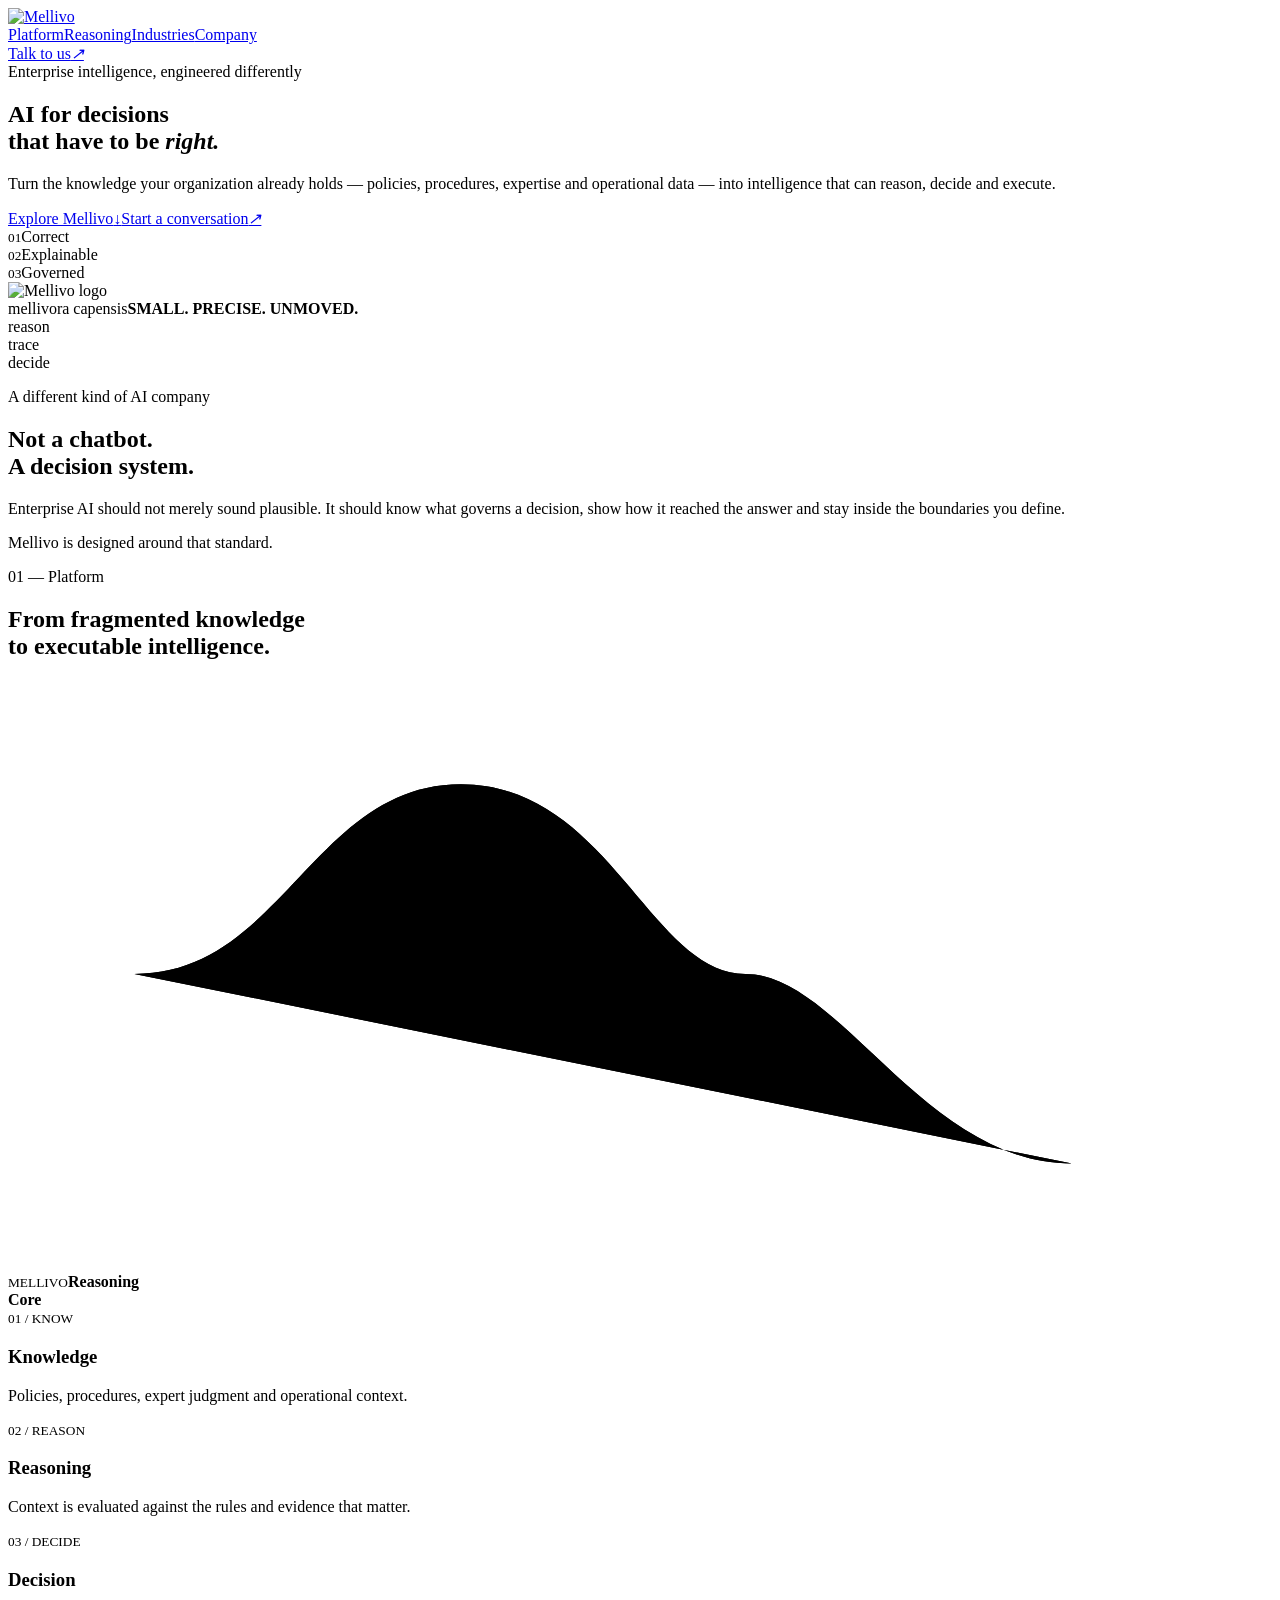
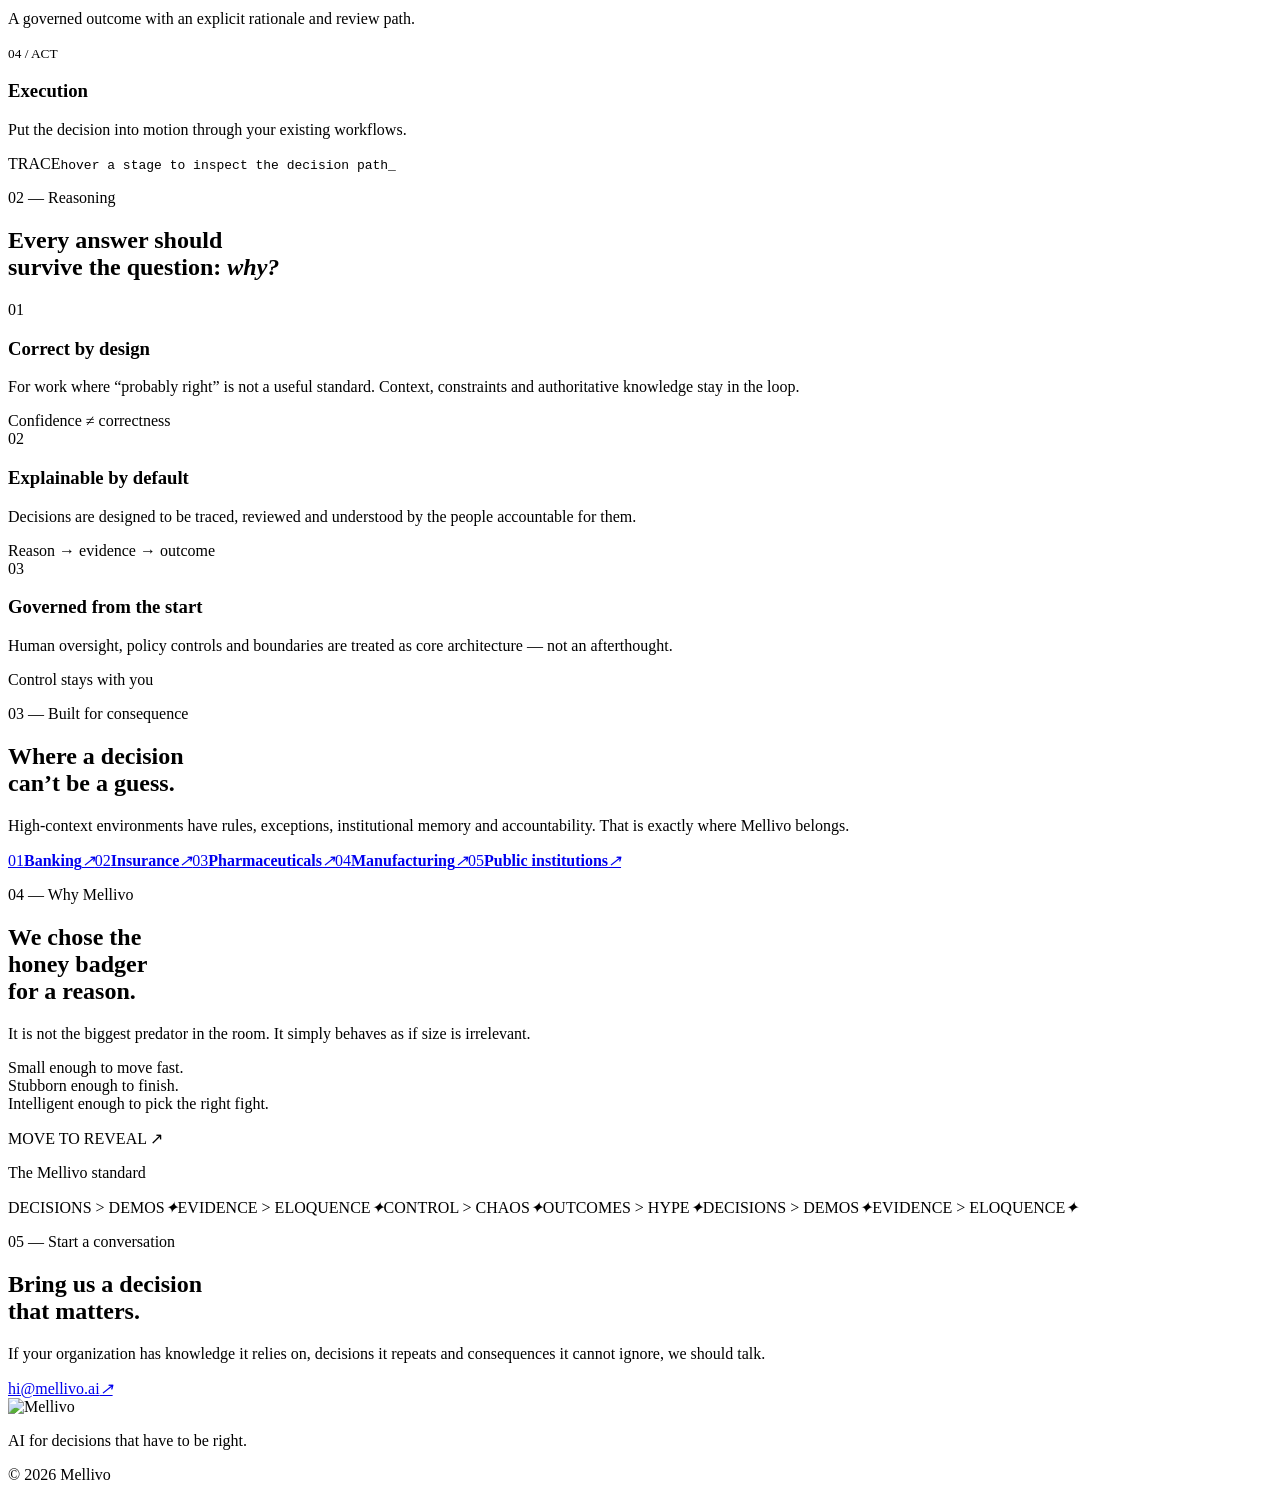
==== index.html @ ff44dbd9 "Add Mellivo preview homepage" ====
<!doctype html>
<html lang="en">
<head>
  <meta charset="utf-8" />
  <meta name="viewport" content="width=device-width,initial-scale=1" />
  <meta name="theme-color" content="#070807" />
  <title>Mellivo — AI for decisions that have to be right.</title>
  <meta name="description" content="Mellivo turns organizational knowledge into governed, explainable intelligence for decisions that have to be right." />
  <link rel="preconnect" href="https://fonts.googleapis.com" />
  <link rel="preconnect" href="https://fonts.gstatic.com" crossorigin />
  <link href="https://fonts.googleapis.com/css2?family=DM+Mono:wght@300;400;500&family=Manrope:wght@300;400;500;600&display=swap" rel="stylesheet" />
  <link rel="stylesheet" href="styles.css" />
</head>
<body>
  <div class="grain" aria-hidden="true"></div>
  <div class="cursor-glow" aria-hidden="true"></div>

  <header class="site-header">
    <a class="header-logo" href="#top" aria-label="Mellivo home"><img src="assets/logo-white.png" alt="Mellivo" /></a>
    <nav class="nav-links" aria-label="Primary navigation"><a href="#platform">Platform</a><a href="#reasoning">Reasoning</a><a href="#industries">Industries</a><a href="#company">Company</a></nav>
    <a class="micro-cta magnetic" href="mailto:hi@mellivo.ai"><span>Talk to us</span><i>↗</i></a>
  </header>

  <main id="top">
    <section class="hero section-shell">
      <div class="hero-copy reveal">
        <div class="eyebrow"><span class="dot"></span> Enterprise intelligence, engineered differently</div>
        <h1>AI for decisions<br />that have to be <em>right.</em></h1>
        <p class="hero-sub">Turn the knowledge your organization already holds — policies, procedures, expertise and operational data — into intelligence that can reason, decide and execute.</p>
        <div class="hero-actions"><a class="btn btn-light magnetic" href="#platform"><span>Explore Mellivo</span><i>↓</i></a><a class="btn btn-ghost magnetic" href="mailto:hi@mellivo.ai"><span>Start a conversation</span><i>↗</i></a></div>
        <div class="hero-proof"><div><small>01</small><span>Correct</span></div><div><small>02</small><span>Explainable</span></div><div><small>03</small><span>Governed</span></div></div>
      </div>

      <div class="hero-visual reveal" id="brandField" aria-label="Interactive Mellivo brand mark">
        <div class="field-grid"></div><div class="orbit orbit-a"></div><div class="orbit orbit-b"></div><div class="orbit orbit-c"></div><div class="brand-halo"></div>
        <div class="brand-card" id="brandCard"><img src="assets/logo-white.png" alt="Mellivo logo" /><div class="brand-caption"><span>mellivora capensis</span><b>SMALL. PRECISE. UNMOVED.</b></div></div>
        <div class="field-note note-a">reason</div><div class="field-note note-b">trace</div><div class="field-note note-c">decide</div>
      </div>
    </section>

    <section class="statement section-shell reveal"><p class="overline">A different kind of AI company</p><div class="statement-grid"><h2>Not a chatbot.<br />A decision system.</h2><div><p>Enterprise AI should not merely sound plausible. It should know what governs a decision, show how it reached the answer and stay inside the boundaries you define.</p><p class="muted">Mellivo is designed around that standard.</p></div></div></section>

    <section class="platform section-shell" id="platform">
      <div class="section-heading reveal"><p class="overline">01 — Platform</p><h2>From fragmented knowledge<br />to executable intelligence.</h2></div>
      <div class="decision-stage reveal" id="decisionStage">
        <svg class="trace-lines" viewBox="0 0 1200 560" preserveAspectRatio="none" aria-hidden="true"><path class="trace-base" d="M120 280 C260 280 290 100 430 100 S610 280 700 280 S870 460 1010 460" /><path class="trace-live" id="traceLive" d="M120 280 C260 280 290 100 430 100 S610 280 700 280 S870 460 1010 460" /></svg>
        <div class="decision-core"><span class="core-ring ring-1"></span><span class="core-ring ring-2"></span><span class="core-ring ring-3"></span><div><small>MELLIVO</small><b>Reasoning<br />Core</b></div></div>
        <article class="decision-node node-knowledge" data-step="1"><small>01 / KNOW</small><h3>Knowledge</h3><p>Policies, procedures, expert judgment and operational context.</p><span class="node-pulse"></span></article>
        <article class="decision-node node-reason" data-step="2"><small>02 / REASON</small><h3>Reasoning</h3><p>Context is evaluated against the rules and evidence that matter.</p><span class="node-pulse"></span></article>
        <article class="decision-node node-decide" data-step="3"><small>03 / DECIDE</small><h3>Decision</h3><p>A governed outcome with an explicit rationale and review path.</p><span class="node-pulse"></span></article>
        <article class="decision-node node-act" data-step="4"><small>04 / ACT</small><h3>Execution</h3><p>Put the decision into motion through your existing workflows.</p><span class="node-pulse"></span></article>
        <div class="trace-console" id="traceConsole"><span>TRACE</span><code>hover a stage to inspect the decision path_</code></div>
      </div>
    </section>

    <section class="reasoning section-shell" id="reasoning"><div class="section-heading reveal"><p class="overline">02 — Reasoning</p><h2>Every answer should<br />survive the question: <em>why?</em></h2></div><div class="feature-grid"><article class="feature-card reveal tilt-card"><span>01</span><h3>Correct by design</h3><p>For work where “probably right” is not a useful standard. Context, constraints and authoritative knowledge stay in the loop.</p><footer>Confidence ≠ correctness</footer></article><article class="feature-card reveal tilt-card"><span>02</span><h3>Explainable by default</h3><p>Decisions are designed to be traced, reviewed and understood by the people accountable for them.</p><footer>Reason → evidence → outcome</footer></article><article class="feature-card reveal tilt-card"><span>03</span><h3>Governed from the start</h3><p>Human oversight, policy controls and boundaries are treated as core architecture — not an afterthought.</p><footer>Control stays with you</footer></article></div></section>

    <section class="industries section-shell" id="industries"><div class="industry-copy reveal"><p class="overline">03 — Built for consequence</p><h2>Where a decision<br />can’t be a guess.</h2><p>High-context environments have rules, exceptions, institutional memory and accountability. That is exactly where Mellivo belongs.</p></div><div class="industry-list reveal"><a href="mailto:hi@mellivo.ai?subject=Mellivo%20for%20Banking"><span>01</span><b>Banking</b><i>↗</i></a><a href="mailto:hi@mellivo.ai?subject=Mellivo%20for%20Insurance"><span>02</span><b>Insurance</b><i>↗</i></a><a href="mailto:hi@mellivo.ai?subject=Mellivo%20for%20Pharmaceuticals"><span>03</span><b>Pharmaceuticals</b><i>↗</i></a><a href="mailto:hi@mellivo.ai?subject=Mellivo%20for%20Manufacturing"><span>04</span><b>Manufacturing</b><i>↗</i></a><a href="mailto:hi@mellivo.ai?subject=Mellivo%20for%20Public%20Institutions"><span>05</span><b>Public institutions</b><i>↗</i></a></div></section>

    <section class="badger-section" id="company"><div class="badger-stage" id="badgerStage"><div class="badger-line" aria-hidden="true"></div><div class="badger-real" aria-hidden="true"></div><div class="reveal-lens" aria-hidden="true"></div><div class="badger-copy section-shell"><p class="overline">04 — Why Mellivo</p><h2>We chose the<br />honey badger<br />for a reason.</h2><p>It is not the biggest predator in the room. It simply behaves as if size is irrelevant.</p><p class="badger-manifesto">Small enough to move fast.<br />Stubborn enough to finish.<br />Intelligent enough to pick the right fight.</p></div><div class="hover-hint">MOVE TO REVEAL <span>↗</span></div></div></section>

    <section class="principles section-shell"><p class="overline reveal">The Mellivo standard</p><div class="principle-marquee reveal" aria-label="Mellivo principles"><div class="marquee-track"><span>DECISIONS &gt; DEMOS</span><i>✦</i><span>EVIDENCE &gt; ELOQUENCE</span><i>✦</i><span>CONTROL &gt; CHAOS</span><i>✦</i><span>OUTCOMES &gt; HYPE</span><i>✦</i><span>DECISIONS &gt; DEMOS</span><i>✦</i><span>EVIDENCE &gt; ELOQUENCE</span><i>✦</i></div></div></section>

    <section class="contact section-shell reveal"><div><p class="overline">05 — Start a conversation</p><h2>Bring us a decision<br />that matters.</h2></div><div class="contact-panel"><p>If your organization has knowledge it relies on, decisions it repeats and consequences it cannot ignore, we should talk.</p><a href="mailto:hi@mellivo.ai" class="email-link magnetic"><span>hi@mellivo.ai</span><i>↗</i></a></div></section>
  </main>

  <footer class="site-footer section-shell"><img src="assets/logo-white.png" alt="Mellivo" /><p>AI for decisions that have to be right.</p><span>© 2026 Mellivo</span></footer>
  <script src="app.js"></script>
</body>
</html>
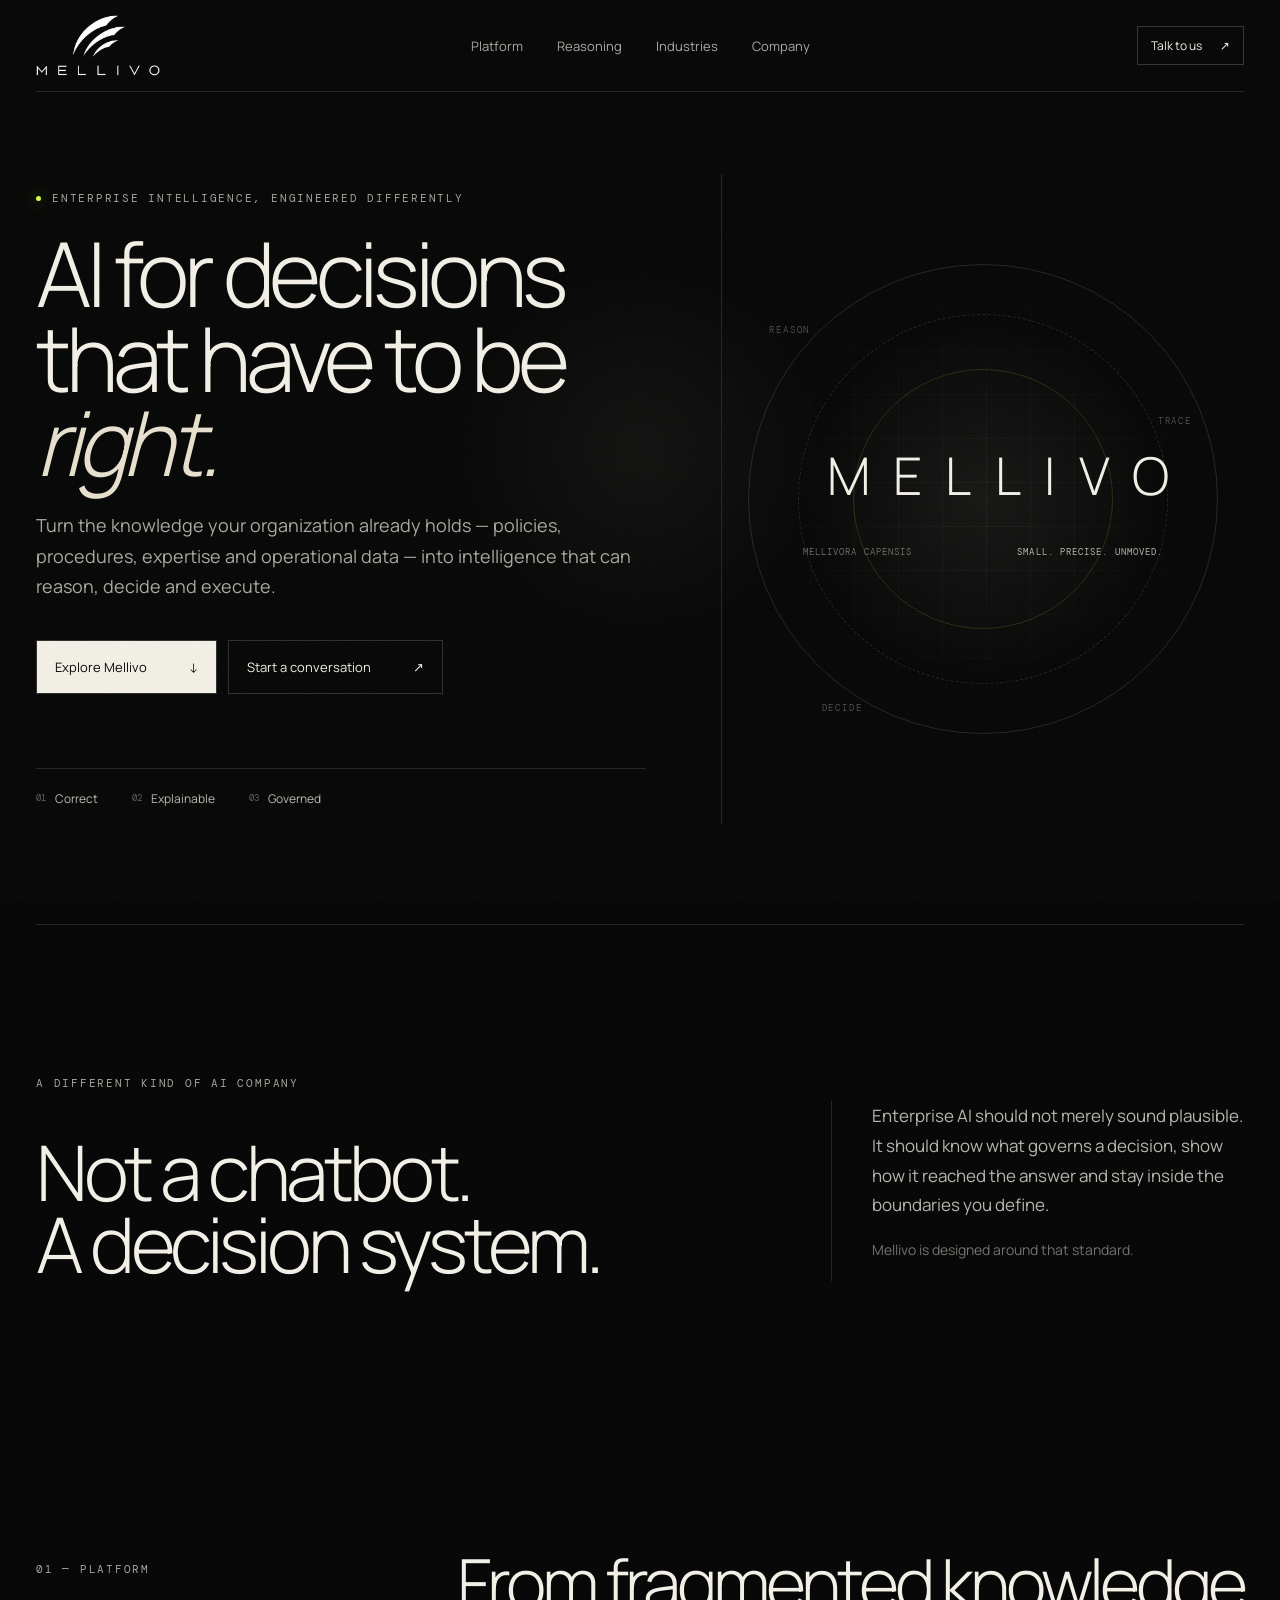
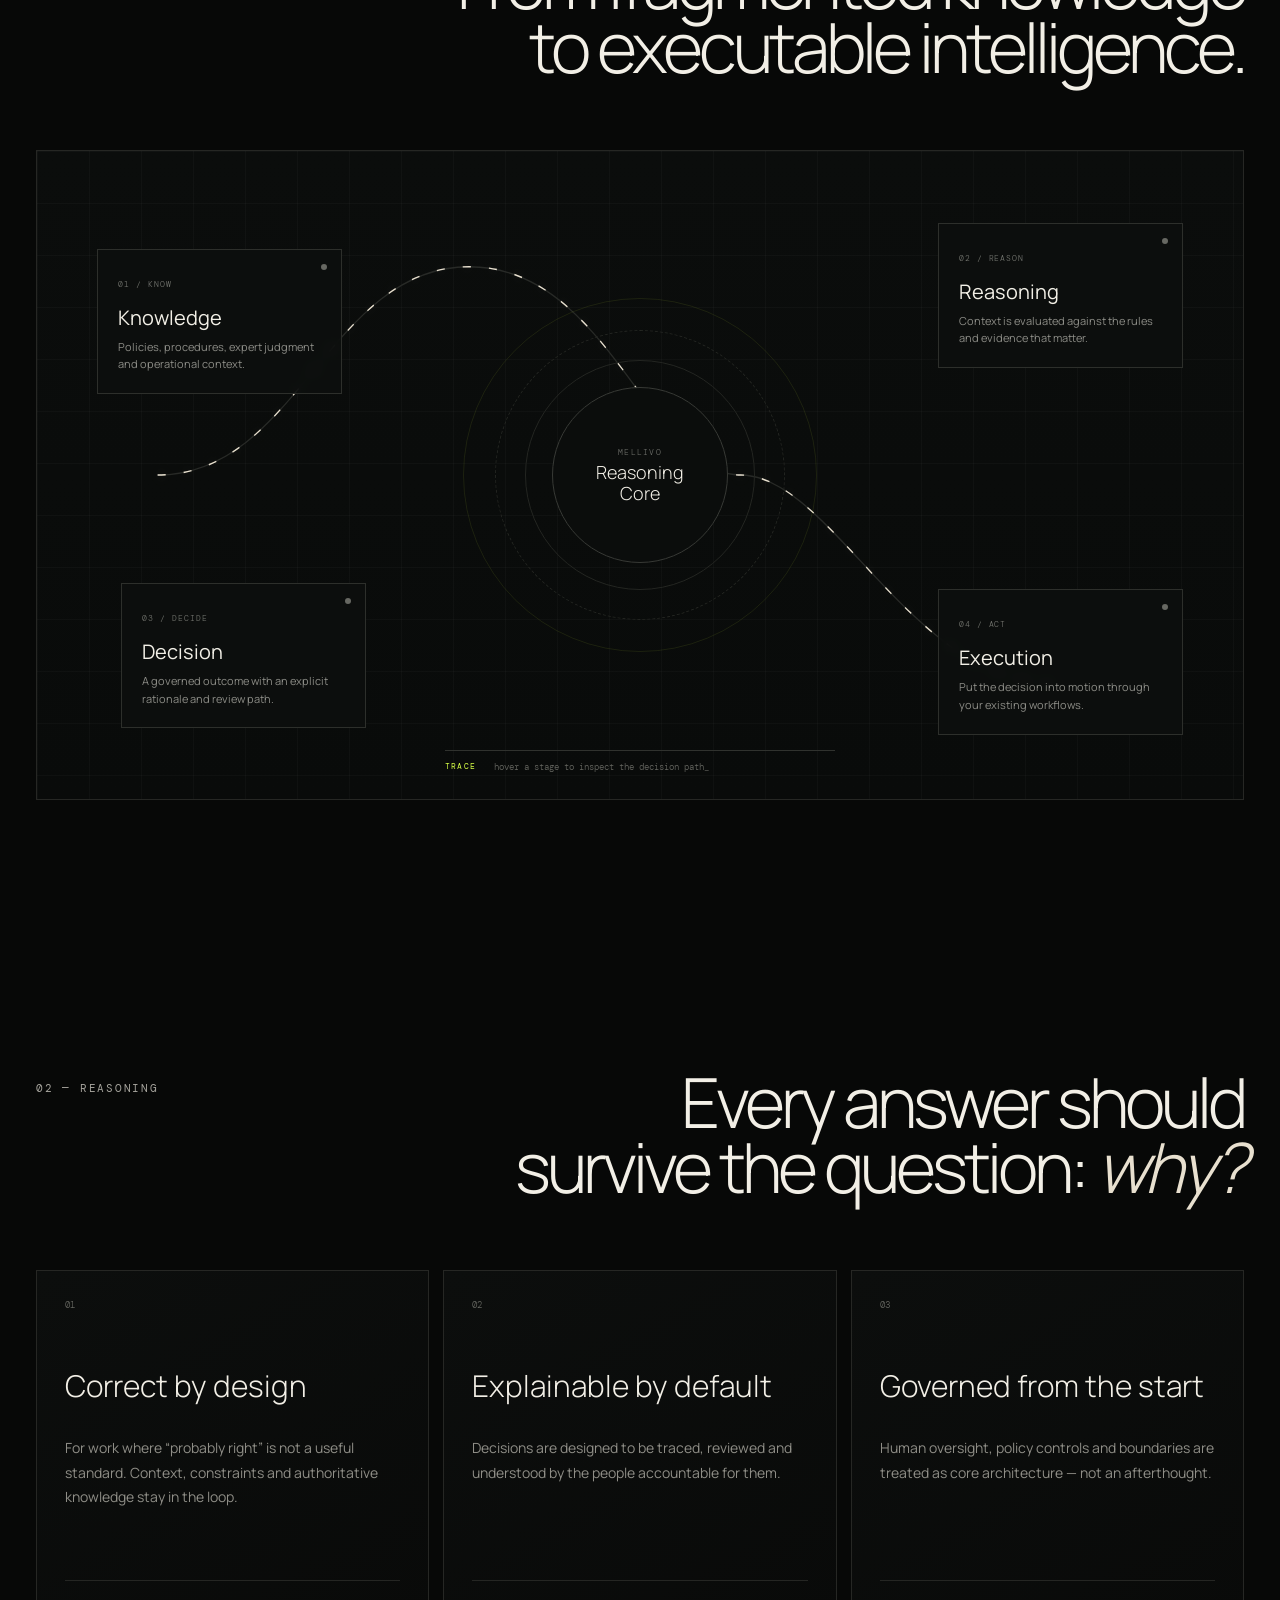
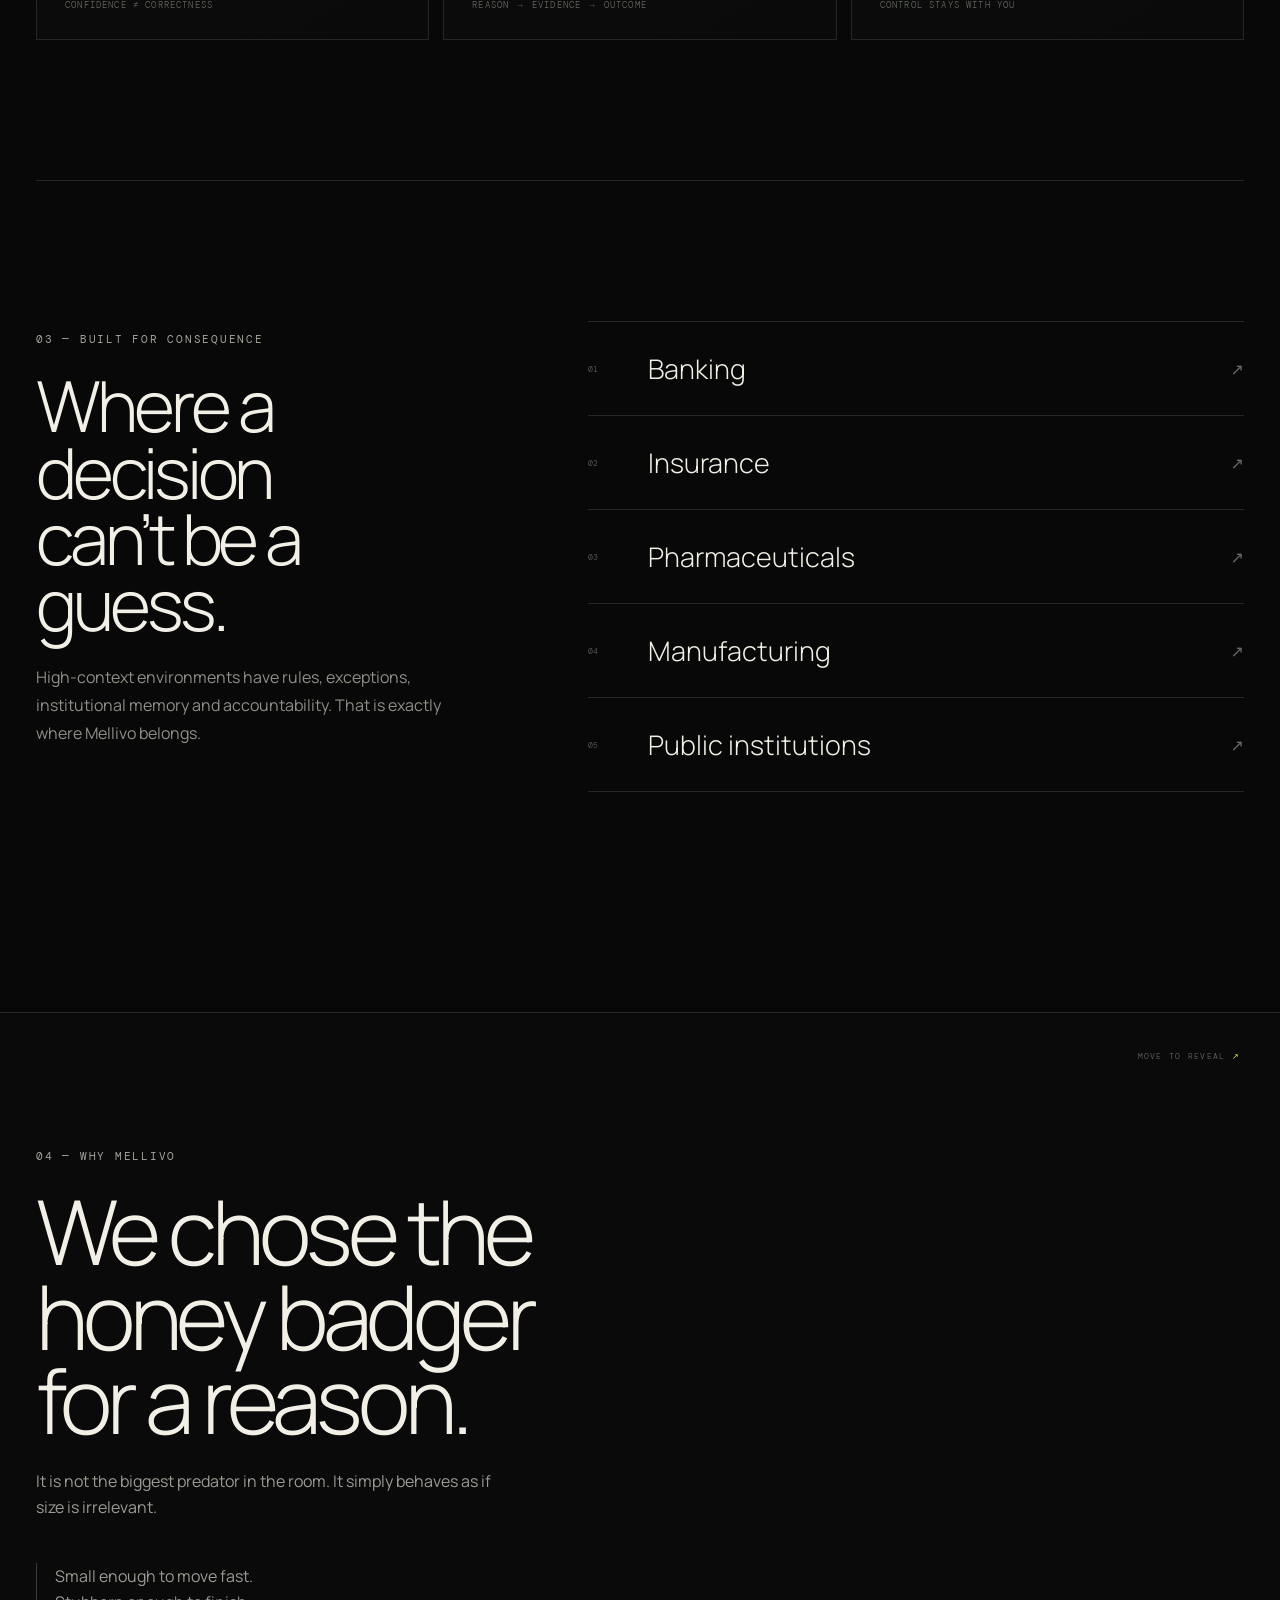
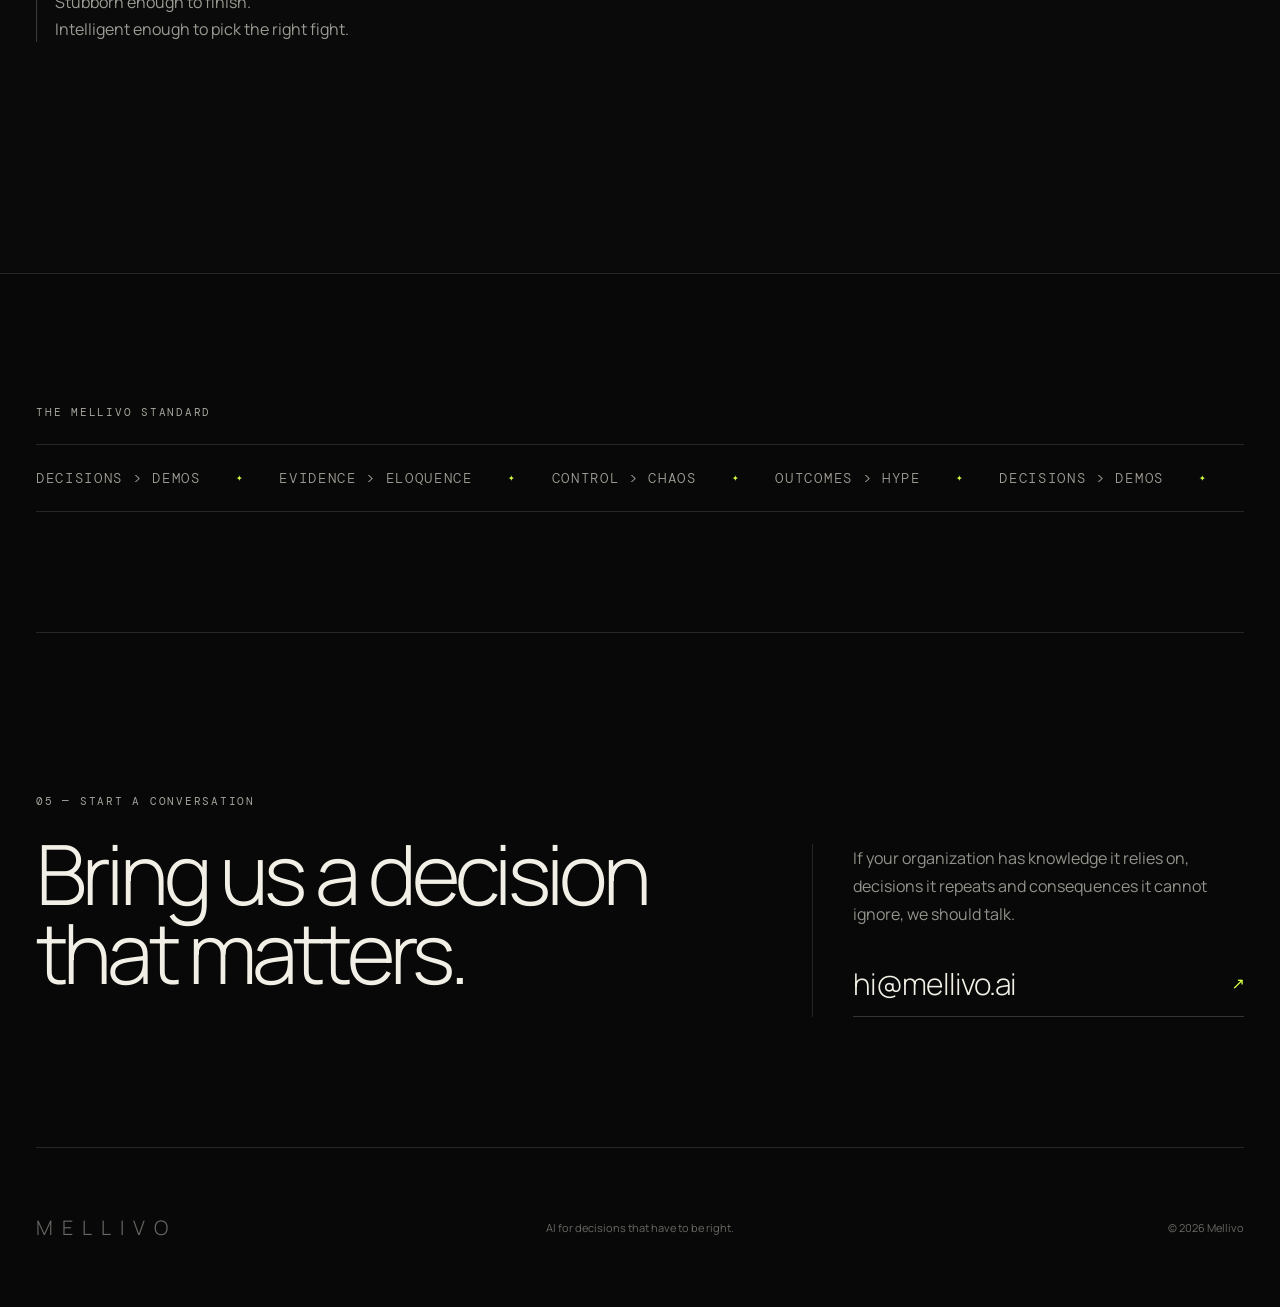
==== commit 82bbb8b4: "Embed Mellivo logo and finalize preview" ====
--- a/index.html
+++ b/index.html
@@ -16,55 +16,26 @@
   <div class="cursor-glow" aria-hidden="true"></div>
 
   <header class="site-header">
-    <a class="header-logo" href="#top" aria-label="Mellivo home"><img src="assets/logo-white.png" alt="Mellivo" /></a>
+    <a class="header-logo" href="#top" aria-label="Mellivo home"><img src="[data-uri]" alt="Mellivo" /></a>
     <nav class="nav-links" aria-label="Primary navigation"><a href="#platform">Platform</a><a href="#reasoning">Reasoning</a><a href="#industries">Industries</a><a href="#company">Company</a></nav>
     <a class="micro-cta magnetic" href="mailto:hi@mellivo.ai"><span>Talk to us</span><i>↗</i></a>
   </header>
 
   <main id="top">
     <section class="hero section-shell">
-      <div class="hero-copy reveal">
-        <div class="eyebrow"><span class="dot"></span> Enterprise intelligence, engineered differently</div>
-        <h1>AI for decisions<br />that have to be <em>right.</em></h1>
-        <p class="hero-sub">Turn the knowledge your organization already holds — policies, procedures, expertise and operational data — into intelligence that can reason, decide and execute.</p>
-        <div class="hero-actions"><a class="btn btn-light magnetic" href="#platform"><span>Explore Mellivo</span><i>↓</i></a><a class="btn btn-ghost magnetic" href="mailto:hi@mellivo.ai"><span>Start a conversation</span><i>↗</i></a></div>
-        <div class="hero-proof"><div><small>01</small><span>Correct</span></div><div><small>02</small><span>Explainable</span></div><div><small>03</small><span>Governed</span></div></div>
-      </div>
-
-      <div class="hero-visual reveal" id="brandField" aria-label="Interactive Mellivo brand mark">
-        <div class="field-grid"></div><div class="orbit orbit-a"></div><div class="orbit orbit-b"></div><div class="orbit orbit-c"></div><div class="brand-halo"></div>
-        <div class="brand-card" id="brandCard"><img src="assets/logo-white.png" alt="Mellivo logo" /><div class="brand-caption"><span>mellivora capensis</span><b>SMALL. PRECISE. UNMOVED.</b></div></div>
-        <div class="field-note note-a">reason</div><div class="field-note note-b">trace</div><div class="field-note note-c">decide</div>
-      </div>
+      <div class="hero-copy reveal"><div class="eyebrow"><span class="dot"></span> Enterprise intelligence, engineered differently</div><h1>AI for decisions<br />that have to be <em>right.</em></h1><p class="hero-sub">Turn the knowledge your organization already holds — policies, procedures, expertise and operational data — into intelligence that can reason, decide and execute.</p><div class="hero-actions"><a class="btn btn-light magnetic" href="#platform"><span>Explore Mellivo</span><i>↓</i></a><a class="btn btn-ghost magnetic" href="mailto:hi@mellivo.ai"><span>Start a conversation</span><i>↗</i></a></div><div class="hero-proof"><div><small>01</small><span>Correct</span></div><div><small>02</small><span>Explainable</span></div><div><small>03</small><span>Governed</span></div></div></div>
+      <div class="hero-visual reveal" id="brandField"><div class="field-grid"></div><div class="orbit orbit-a"></div><div class="orbit orbit-b"></div><div class="orbit orbit-c"></div><div class="brand-halo"></div><div class="brand-card" id="brandCard"><div style="font:300 52px Manrope,sans-serif;letter-spacing:.45em;text-align:center;padding-left:.45em">MELLIVO</div><div class="brand-caption"><span>mellivora capensis</span><b>SMALL. PRECISE. UNMOVED.</b></div></div><div class="field-note note-a">reason</div><div class="field-note note-b">trace</div><div class="field-note note-c">decide</div></div>
     </section>
 
     <section class="statement section-shell reveal"><p class="overline">A different kind of AI company</p><div class="statement-grid"><h2>Not a chatbot.<br />A decision system.</h2><div><p>Enterprise AI should not merely sound plausible. It should know what governs a decision, show how it reached the answer and stay inside the boundaries you define.</p><p class="muted">Mellivo is designed around that standard.</p></div></div></section>
-
-    <section class="platform section-shell" id="platform">
-      <div class="section-heading reveal"><p class="overline">01 — Platform</p><h2>From fragmented knowledge<br />to executable intelligence.</h2></div>
-      <div class="decision-stage reveal" id="decisionStage">
-        <svg class="trace-lines" viewBox="0 0 1200 560" preserveAspectRatio="none" aria-hidden="true"><path class="trace-base" d="M120 280 C260 280 290 100 430 100 S610 280 700 280 S870 460 1010 460" /><path class="trace-live" id="traceLive" d="M120 280 C260 280 290 100 430 100 S610 280 700 280 S870 460 1010 460" /></svg>
-        <div class="decision-core"><span class="core-ring ring-1"></span><span class="core-ring ring-2"></span><span class="core-ring ring-3"></span><div><small>MELLIVO</small><b>Reasoning<br />Core</b></div></div>
-        <article class="decision-node node-knowledge" data-step="1"><small>01 / KNOW</small><h3>Knowledge</h3><p>Policies, procedures, expert judgment and operational context.</p><span class="node-pulse"></span></article>
-        <article class="decision-node node-reason" data-step="2"><small>02 / REASON</small><h3>Reasoning</h3><p>Context is evaluated against the rules and evidence that matter.</p><span class="node-pulse"></span></article>
-        <article class="decision-node node-decide" data-step="3"><small>03 / DECIDE</small><h3>Decision</h3><p>A governed outcome with an explicit rationale and review path.</p><span class="node-pulse"></span></article>
-        <article class="decision-node node-act" data-step="4"><small>04 / ACT</small><h3>Execution</h3><p>Put the decision into motion through your existing workflows.</p><span class="node-pulse"></span></article>
-        <div class="trace-console" id="traceConsole"><span>TRACE</span><code>hover a stage to inspect the decision path_</code></div>
-      </div>
-    </section>
-
+    <section class="platform section-shell" id="platform"><div class="section-heading reveal"><p class="overline">01 — Platform</p><h2>From fragmented knowledge<br />to executable intelligence.</h2></div><div class="decision-stage reveal" id="decisionStage"><svg class="trace-lines" viewBox="0 0 1200 560" preserveAspectRatio="none"><path class="trace-base" d="M120 280 C260 280 290 100 430 100 S610 280 700 280 S870 460 1010 460" /><path class="trace-live" d="M120 280 C260 280 290 100 430 100 S610 280 700 280 S870 460 1010 460" /></svg><div class="decision-core"><span class="core-ring ring-1"></span><span class="core-ring ring-2"></span><span class="core-ring ring-3"></span><div><small>MELLIVO</small><b>Reasoning<br />Core</b></div></div><article class="decision-node node-knowledge" data-step="1"><small>01 / KNOW</small><h3>Knowledge</h3><p>Policies, procedures, expert judgment and operational context.</p><span class="node-pulse"></span></article><article class="decision-node node-reason" data-step="2"><small>02 / REASON</small><h3>Reasoning</h3><p>Context is evaluated against the rules and evidence that matter.</p><span class="node-pulse"></span></article><article class="decision-node node-decide" data-step="3"><small>03 / DECIDE</small><h3>Decision</h3><p>A governed outcome with an explicit rationale and review path.</p><span class="node-pulse"></span></article><article class="decision-node node-act" data-step="4"><small>04 / ACT</small><h3>Execution</h3><p>Put the decision into motion through your existing workflows.</p><span class="node-pulse"></span></article><div class="trace-console" id="traceConsole"><span>TRACE</span><code>hover a stage to inspect the decision path_</code></div></div></section>
     <section class="reasoning section-shell" id="reasoning"><div class="section-heading reveal"><p class="overline">02 — Reasoning</p><h2>Every answer should<br />survive the question: <em>why?</em></h2></div><div class="feature-grid"><article class="feature-card reveal tilt-card"><span>01</span><h3>Correct by design</h3><p>For work where “probably right” is not a useful standard. Context, constraints and authoritative knowledge stay in the loop.</p><footer>Confidence ≠ correctness</footer></article><article class="feature-card reveal tilt-card"><span>02</span><h3>Explainable by default</h3><p>Decisions are designed to be traced, reviewed and understood by the people accountable for them.</p><footer>Reason → evidence → outcome</footer></article><article class="feature-card reveal tilt-card"><span>03</span><h3>Governed from the start</h3><p>Human oversight, policy controls and boundaries are treated as core architecture — not an afterthought.</p><footer>Control stays with you</footer></article></div></section>
-
     <section class="industries section-shell" id="industries"><div class="industry-copy reveal"><p class="overline">03 — Built for consequence</p><h2>Where a decision<br />can’t be a guess.</h2><p>High-context environments have rules, exceptions, institutional memory and accountability. That is exactly where Mellivo belongs.</p></div><div class="industry-list reveal"><a href="mailto:hi@mellivo.ai?subject=Mellivo%20for%20Banking"><span>01</span><b>Banking</b><i>↗</i></a><a href="mailto:hi@mellivo.ai?subject=Mellivo%20for%20Insurance"><span>02</span><b>Insurance</b><i>↗</i></a><a href="mailto:hi@mellivo.ai?subject=Mellivo%20for%20Pharmaceuticals"><span>03</span><b>Pharmaceuticals</b><i>↗</i></a><a href="mailto:hi@mellivo.ai?subject=Mellivo%20for%20Manufacturing"><span>04</span><b>Manufacturing</b><i>↗</i></a><a href="mailto:hi@mellivo.ai?subject=Mellivo%20for%20Public%20Institutions"><span>05</span><b>Public institutions</b><i>↗</i></a></div></section>
-
-    <section class="badger-section" id="company"><div class="badger-stage" id="badgerStage"><div class="badger-line" aria-hidden="true"></div><div class="badger-real" aria-hidden="true"></div><div class="reveal-lens" aria-hidden="true"></div><div class="badger-copy section-shell"><p class="overline">04 — Why Mellivo</p><h2>We chose the<br />honey badger<br />for a reason.</h2><p>It is not the biggest predator in the room. It simply behaves as if size is irrelevant.</p><p class="badger-manifesto">Small enough to move fast.<br />Stubborn enough to finish.<br />Intelligent enough to pick the right fight.</p></div><div class="hover-hint">MOVE TO REVEAL <span>↗</span></div></div></section>
-
-    <section class="principles section-shell"><p class="overline reveal">The Mellivo standard</p><div class="principle-marquee reveal" aria-label="Mellivo principles"><div class="marquee-track"><span>DECISIONS &gt; DEMOS</span><i>✦</i><span>EVIDENCE &gt; ELOQUENCE</span><i>✦</i><span>CONTROL &gt; CHAOS</span><i>✦</i><span>OUTCOMES &gt; HYPE</span><i>✦</i><span>DECISIONS &gt; DEMOS</span><i>✦</i><span>EVIDENCE &gt; ELOQUENCE</span><i>✦</i></div></div></section>
-
+    <section class="badger-section" id="company"><div class="badger-stage" id="badgerStage"><div class="badger-line"></div><div class="badger-real"></div><div class="reveal-lens"></div><div class="badger-copy section-shell"><p class="overline">04 — Why Mellivo</p><h2>We chose the<br />honey badger<br />for a reason.</h2><p>It is not the biggest predator in the room. It simply behaves as if size is irrelevant.</p><p class="badger-manifesto">Small enough to move fast.<br />Stubborn enough to finish.<br />Intelligent enough to pick the right fight.</p></div><div class="hover-hint">MOVE TO REVEAL <span>↗</span></div></div></section>
+    <section class="principles section-shell"><p class="overline reveal">The Mellivo standard</p><div class="principle-marquee reveal"><div class="marquee-track"><span>DECISIONS &gt; DEMOS</span><i>✦</i><span>EVIDENCE &gt; ELOQUENCE</span><i>✦</i><span>CONTROL &gt; CHAOS</span><i>✦</i><span>OUTCOMES &gt; HYPE</span><i>✦</i><span>DECISIONS &gt; DEMOS</span><i>✦</i><span>EVIDENCE &gt; ELOQUENCE</span><i>✦</i></div></div></section>
     <section class="contact section-shell reveal"><div><p class="overline">05 — Start a conversation</p><h2>Bring us a decision<br />that matters.</h2></div><div class="contact-panel"><p>If your organization has knowledge it relies on, decisions it repeats and consequences it cannot ignore, we should talk.</p><a href="mailto:hi@mellivo.ai" class="email-link magnetic"><span>hi@mellivo.ai</span><i>↗</i></a></div></section>
   </main>
-
-  <footer class="site-footer section-shell"><img src="assets/logo-white.png" alt="Mellivo" /><p>AI for decisions that have to be right.</p><span>© 2026 Mellivo</span></footer>
+  <footer class="site-footer section-shell"><div style="font:300 20px Manrope,sans-serif;letter-spacing:.45em">MELLIVO</div><p>AI for decisions that have to be right.</p><span>© 2026 Mellivo</span></footer>
   <script src="app.js"></script>
 </body>
-</html>
+</html>
--- a/styles.css
+++ b/styles.css
@@ -0,0 +1,21 @@
+:root{
+  --bg:#070807;--ink:#f2efe6;--ink2:#d7d2c6;--muted:#8e8e88;--line:#262724;
+  --panel:#0d0f0e;--panel2:#111311;--warm:#e8e0cf;--acid:#d7ff46;
+  --mx:50%;--my:50%;
+}
+*{box-sizing:border-box}html{scroll-behavior:smooth}body{margin:0;background:var(--bg);color:var(--ink);font-family:Manrope,system-ui,sans-serif;font-weight:400;overflow-x:hidden}a{color:inherit;text-decoration:none}button,input{font:inherit}.grain{position:fixed;inset:0;z-index:99;pointer-events:none;opacity:.035;background-image:url("data:image/svg+xml,%3Csvg xmlns='http://www.w3.org/2000/svg' width='180' height='180'%3E%3Cfilter id='n'%3E%3CfeTurbulence type='fractalNoise' baseFrequency='.78' numOctaves='4' stitchTiles='stitch'/%3E%3C/filter%3E%3Crect width='100%25' height='100%25' filter='url(%23n)' opacity='.8'/%3E%3C/svg%3E")}.cursor-glow{position:fixed;width:420px;height:420px;border-radius:50%;pointer-events:none;z-index:-1;transform:translate(-50%,-50%);background:radial-gradient(circle,rgba(232,224,207,.055),rgba(232,224,207,0) 68%);left:var(--mx);top:var(--my)}
+.section-shell{width:min(1420px,calc(100% - 72px));margin-inline:auto}.site-header{height:92px;width:min(1420px,calc(100% - 72px));margin:auto;display:grid;grid-template-columns:1fr auto 1fr;align-items:center;border-bottom:1px solid var(--line);position:relative;z-index:20}.header-logo{width:124px;display:block}.header-logo img{display:block;width:100%;height:auto}.nav-links{display:flex;gap:34px;color:#aaa9a3;font-size:13px}.nav-links a{position:relative}.nav-links a:after{content:"";position:absolute;left:0;right:100%;bottom:-6px;height:1px;background:var(--ink);transition:right .25s}.nav-links a:hover{color:var(--ink)}.nav-links a:hover:after{right:0}.micro-cta{justify-self:end;border:1px solid #353632;padding:10px 13px;display:flex;gap:18px;align-items:center;font-size:12px;transition:border .2s,background .2s}.micro-cta:hover{border-color:#75766f;background:#0f100f}.micro-cta i,.btn i,.email-link i{font-style:normal}
+.hero{min-height:calc(100svh - 92px);display:grid;grid-template-columns:1.08fr .92fr;gap:72px;align-items:center;padding:82px 0 100px}.eyebrow,.overline{font:400 11px DM Mono,monospace;letter-spacing:.16em;text-transform:uppercase;color:#a5a39c}.eyebrow{display:flex;gap:11px;align-items:center}.dot{width:5px;height:5px;border-radius:50%;background:var(--acid);box-shadow:0 0 16px rgba(215,255,70,.55)}.hero h1,.section-heading h2,.statement h2,.industry-copy h2,.badger-copy h2,.contact h2{font-weight:300;letter-spacing:-.058em;line-height:.94;margin:26px 0}.hero h1{font-size:clamp(58px,7vw,112px)}h1 em,h2 em{font-style:italic;font-weight:300;color:var(--warm)}.hero-sub{font-size:18px;line-height:1.7;color:#aaa8a0;max-width:690px}.hero-actions{display:flex;gap:11px;margin-top:38px}.btn{height:54px;padding:0 18px;display:inline-flex;gap:42px;align-items:center;border:1px solid #30312e;font-size:13px}.btn-light{background:var(--ink);color:#080908}.btn-ghost:hover{border-color:#66675f}.hero-proof{display:flex;gap:34px;margin-top:74px;padding-top:21px;border-top:1px solid var(--line);max-width:610px}.hero-proof div{display:flex;align-items:center;gap:9px}.hero-proof small{font:400 9px DM Mono;color:#61625e}.hero-proof span{font-size:12px;color:#bdbab1}
+.hero-visual{height:650px;position:relative;border-left:1px solid var(--line);overflow:hidden;perspective:1000px}.field-grid{position:absolute;inset:0;background-image:linear-gradient(rgba(255,255,255,.035) 1px,transparent 1px),linear-gradient(90deg,rgba(255,255,255,.035) 1px,transparent 1px);background-size:44px 44px;mask-image:radial-gradient(circle at 50% 50%,black 8%,transparent 74%)}.brand-halo{position:absolute;inset:20% 8%;background:radial-gradient(circle,rgba(240,235,220,.075),transparent 64%);filter:blur(8px)}.orbit{position:absolute;border:1px solid rgba(232,224,207,.14);border-radius:50%;left:50%;top:50%;transform:translate(-50%,-50%);transition:transform .7s cubic-bezier(.2,.8,.2,1),border-color .4s}.orbit-a{width:470px;height:470px}.orbit-b{width:370px;height:370px;border-style:dashed;animation:spin 28s linear infinite}.orbit-c{width:260px;height:260px;border-color:rgba(215,255,70,.14);animation:spinReverse 18s linear infinite}.hero-visual:hover .orbit-a{border-color:rgba(232,224,207,.24)}.brand-card{position:absolute;width:360px;left:50%;top:50%;transform:translate(-50%,-50%);transform-style:preserve-3d;transition:transform .25s ease-out}.brand-card img{width:100%;filter:drop-shadow(0 20px 50px #000)}.brand-caption{margin-top:35px;display:flex;justify-content:space-between;align-items:end;color:#77766f;font:300 9px DM Mono;letter-spacing:.12em;text-transform:uppercase}.brand-caption b{font-weight:400;color:#bab6aa}.field-note{position:absolute;font:300 9px DM Mono;letter-spacing:.2em;text-transform:uppercase;color:#565752}.note-a{left:9%;top:23%}.note-b{right:10%;top:37%}.note-c{left:19%;bottom:17%}@keyframes spin{to{transform:translate(-50%,-50%) rotate(360deg)}}@keyframes spinReverse{to{transform:translate(-50%,-50%) rotate(-360deg)}}
+.statement{padding:140px 0;border-top:1px solid var(--line)}.statement-grid{display:grid;grid-template-columns:1fr .62fr;gap:10vw;align-items:end}.statement h2{font-size:clamp(54px,6vw,92px);margin-bottom:0}.statement-grid>div{border-left:1px solid var(--line);padding-left:40px}.statement-grid p{font-size:17px;line-height:1.75;color:#b8b5ad;margin:0 0 18px}.statement-grid .muted{font-size:14px;color:#72736e}
+.platform{padding:130px 0}.section-heading{display:flex;justify-content:space-between;align-items:flex-start;gap:40px}.section-heading h2{font-size:clamp(50px,5.4vw,82px);margin:0;text-align:right}.decision-stage{height:650px;margin-top:70px;border:1px solid var(--line);background:linear-gradient(180deg,#0b0d0c,#090b0a);position:relative;overflow:hidden}.decision-stage:before{content:"";position:absolute;inset:0;background-image:linear-gradient(rgba(255,255,255,.025) 1px,transparent 1px),linear-gradient(90deg,rgba(255,255,255,.025) 1px,transparent 1px);background-size:52px 52px}.trace-lines{position:absolute;inset:0;width:100%;height:100%}.trace-base,.trace-live{fill:none;stroke-width:1.2}.trace-base{stroke:#282a27}.trace-live{stroke:var(--warm);stroke-dasharray:8 18;stroke-dashoffset:0;filter:drop-shadow(0 0 5px rgba(232,224,207,.2));animation:traceMove 7s linear infinite}.decision-stage.active .trace-live{stroke:var(--acid);filter:drop-shadow(0 0 8px rgba(215,255,70,.38));animation-duration:2.2s}@keyframes traceMove{to{stroke-dashoffset:-130}}
+.decision-core{position:absolute;left:50%;top:50%;width:176px;height:176px;transform:translate(-50%,-50%);display:grid;place-items:center;text-align:center;border:1px solid #383a36;border-radius:50%;background:#0b0d0c;z-index:4}.decision-core small{display:block;color:#6f706b;font:300 8px DM Mono;letter-spacing:.16em}.decision-core b{display:block;font-weight:300;font-size:18px;line-height:1.15;margin-top:5px}.core-ring{position:absolute;inset:-28px;border:1px solid #242622;border-radius:50%}.ring-2{inset:-58px;border-style:dashed;animation:spin 20s linear infinite}.ring-3{inset:-90px;border-color:rgba(215,255,70,.09)}.decision-node{position:absolute;width:245px;min-height:143px;border:1px solid #2d2f2b;background:rgba(13,15,14,.88);padding:20px;z-index:5;transition:transform .35s cubic-bezier(.2,.8,.2,1),border .3s,background .3s;backdrop-filter:blur(8px)}.decision-node:hover,.decision-node.active{transform:translateY(-7px);border-color:#77796f;background:#111410}.decision-node small{font:300 8px DM Mono;letter-spacing:.12em;color:#777872}.decision-node h3{font-weight:400;font-size:20px;margin:12px 0 7px}.decision-node p{font-size:11px;line-height:1.6;color:#8d8d87;margin:0}.node-pulse{position:absolute;width:6px;height:6px;border-radius:50%;background:#676862;right:14px;top:14px}.decision-node:hover .node-pulse,.decision-node.active .node-pulse{background:var(--acid);box-shadow:0 0 16px rgba(215,255,70,.7)}.node-knowledge{left:5%;top:15%}.node-reason{right:5%;top:11%}.node-decide{left:7%;bottom:11%}.node-act{right:5%;bottom:10%}.trace-console{position:absolute;left:50%;bottom:26px;transform:translateX(-50%);width:390px;border-top:1px solid #30322e;padding-top:10px;display:flex;gap:18px;z-index:5}.trace-console span{font:400 8px DM Mono;color:var(--acid);letter-spacing:.15em}.trace-console code{font:300 9px DM Mono;color:#676862;white-space:nowrap}
+.reasoning{padding:140px 0}.feature-grid{display:grid;grid-template-columns:repeat(3,1fr);gap:14px;margin-top:70px}.feature-card{min-height:370px;padding:28px;border:1px solid var(--line);background:linear-gradient(150deg,#0c0e0d,#090a09);display:flex;flex-direction:column;transform-style:preserve-3d;transition:border .25s,transform .15s}.feature-card:hover{border-color:#4b4d46}.feature-card>span{font:300 9px DM Mono;color:#676862}.feature-card h3{font-weight:300;font-size:30px;margin:54px 0 16px}.feature-card p{color:#8f8e87;font-size:14px;line-height:1.75;max-width:350px}.feature-card footer{margin-top:auto;padding-top:18px;border-top:1px solid #252623;color:#65665f;font:300 9px DM Mono;text-transform:uppercase;letter-spacing:.13em}
+.industries{padding:140px 0;display:grid;grid-template-columns:.8fr 1.2fr;gap:9vw;border-top:1px solid var(--line)}.industry-copy h2{font-size:clamp(52px,5.5vw,82px)}.industry-copy>p:last-child{color:#8f8f88;max-width:520px;line-height:1.75}.industry-list{border-top:1px solid var(--line)}.industry-list a{height:94px;border-bottom:1px solid var(--line);display:grid;grid-template-columns:60px 1fr auto;align-items:center;transition:padding .25s,background .25s}.industry-list a:hover{padding:0 16px;background:#0c0e0d}.industry-list span{font:300 8px DM Mono;color:#62635f}.industry-list b{font-weight:300;font-size:27px}.industry-list i{font-style:normal;color:#696a64}.industry-list a:hover i{color:var(--acid)}
+.badger-section{margin-top:80px;border-block:1px solid var(--line)}.badger-stage{height:860px;position:relative;overflow:hidden;background:#090a09;--bx:72%;--by:48%}.badger-line,.badger-real{position:absolute;right:1%;bottom:-3%;width:min(760px,55vw);height:92%;background-repeat:no-repeat;background-size:contain;background-position:right bottom;pointer-events:none}.badger-line{background-image:url('https://mellivo.ai/assets/mellivo/badger-min.png');opacity:.64;filter:grayscale(1)}.badger-real{background-image:url('https://mellivo.ai/assets/mellivo/badger.png');clip-path:circle(0px at var(--bx) var(--by));transition:clip-path .18s ease-out;filter:saturate(.55) contrast(1.03)}.badger-stage:hover .badger-real{clip-path:circle(180px at var(--bx) var(--by))}.reveal-lens{position:absolute;width:360px;height:360px;border-radius:50%;left:var(--bx);top:var(--by);transform:translate(-50%,-50%);border:1px solid rgba(232,224,207,.16);opacity:0;transition:opacity .25s;pointer-events:none;box-shadow:0 0 80px rgba(232,224,207,.035)}.badger-stage:hover .reveal-lens{opacity:1}.badger-copy{position:relative;z-index:4;padding-top:125px}.badger-copy h2{font-size:clamp(58px,7vw,106px);max-width:770px}.badger-copy>p:not(.overline){max-width:470px;color:#9b9a93;line-height:1.65}.badger-copy .badger-manifesto{margin-top:42px;color:var(--ink);font-size:16px;line-height:1.8;border-left:1px solid #3b3c38;padding-left:18px}.hover-hint{position:absolute;right:40px;top:38px;font:300 8px DM Mono;color:#6b6c67;letter-spacing:.16em}.hover-hint span{color:var(--acid)}
+.principles{padding:120px 0}.principle-marquee{overflow:hidden;border-block:1px solid var(--line);margin-top:25px}.marquee-track{display:flex;gap:35px;align-items:center;width:max-content;padding:24px 0;animation:marquee 24s linear infinite;font:300 14px DM Mono;letter-spacing:.12em;color:#a3a199}.marquee-track i{color:var(--acid);font-style:normal;font-size:8px}@keyframes marquee{to{transform:translateX(-50%)}}
+.contact{padding:150px 0 130px;display:grid;grid-template-columns:1.2fr .8fr;gap:10vw;border-top:1px solid var(--line)}.contact h2{font-size:clamp(58px,6.5vw,98px)}.contact-panel{align-self:end;border-left:1px solid var(--line);padding-left:40px}.contact-panel p{color:#93928b;line-height:1.75;margin:0 0 35px}.email-link{font-size:30px;font-weight:300;letter-spacing:-.03em;display:flex;align-items:center;justify-content:space-between;border-bottom:1px solid #353632;padding-bottom:12px}.email-link:hover{border-color:var(--ink)}.email-link i{font-size:16px;color:var(--acid)}.site-footer{min-height:160px;border-top:1px solid var(--line);display:grid;grid-template-columns:1fr 1fr 1fr;align-items:center;color:#696a65;font-size:11px}.site-footer img{width:110px}.site-footer p{text-align:center}.site-footer span{text-align:right}
+.reveal{opacity:0;transform:translateY(22px);transition:opacity .8s ease,transform .8s cubic-bezier(.2,.8,.2,1)}.reveal.visible{opacity:1;transform:none}
+@media(max-width:1000px){.section-shell,.site-header{width:min(100% - 40px,1420px)}.site-header{grid-template-columns:1fr 1fr}.nav-links{display:none}.hero{grid-template-columns:1fr;padding-top:72px}.hero-visual{height:520px;border-left:0;border-top:1px solid var(--line)}.statement-grid,.industries,.contact{grid-template-columns:1fr}.statement-grid>div,.contact-panel{border-left:0;padding-left:0}.section-heading{display:block}.section-heading h2{text-align:left;margin-top:25px}.feature-grid{grid-template-columns:1fr}.feature-card{min-height:300px}.badger-stage{height:800px}.badger-line,.badger-real{opacity:.42;width:70vw}.decision-stage{height:760px}.node-knowledge{left:4%;top:8%}.node-reason{right:4%;top:8%}.node-decide{left:4%;bottom:7%}.node-act{right:4%;bottom:7%}}
+@media(max-width:650px){.section-shell,.site-header{width:calc(100% - 28px)}.site-header{height:76px}.header-logo{width:100px}.micro-cta{padding:9px}.hero{padding:60px 0 70px;gap:30px}.hero h1{font-size:58px}.hero-sub{font-size:15px}.hero-actions{flex-direction:column}.btn{width:100%;justify-content:space-between}.hero-proof{gap:13px;justify-content:space-between}.hero-proof div{display:block}.hero-proof small{display:block}.hero-visual{height:420px}.brand-card{width:260px}.orbit-a{width:330px;height:330px}.orbit-b{width:260px;height:260px}.orbit-c{width:180px;height:180px}.statement,.platform,.reasoning,.industries,.principles,.contact{padding:90px 0}.statement h2,.section-heading h2,.industry-copy h2,.contact h2{font-size:48px}.statement-grid{gap:50px}.decision-stage{height:960px}.decision-core{top:49%;width:135px;height:135px}.decision-node{width:calc(100% - 30px);left:15px!important;right:auto!important;min-height:120px}.node-knowledge{top:20px}.node-reason{top:170px}.node-decide{bottom:170px}.node-act{bottom:20px}.trace-console{display:none}.feature-grid{margin-top:40px}.industry-list b{font-size:22px}.badger-stage{height:770px}.badger-copy{padding-top:80px}.badger-copy h2{font-size:58px}.badger-line,.badger-real{right:-35%;width:115vw;height:65%;opacity:.35}.hover-hint{right:16px;top:18px}.contact{gap:50px}.site-footer{grid-template-columns:1fr;gap:18px;padding:35px 0}.site-footer p,.site-footer span{text-align:left}}
+@media(prefers-reduced-motion:reduce){*{scroll-behavior:auto!important;animation:none!important;transition:none!important}.reveal{opacity:1;transform:none}}
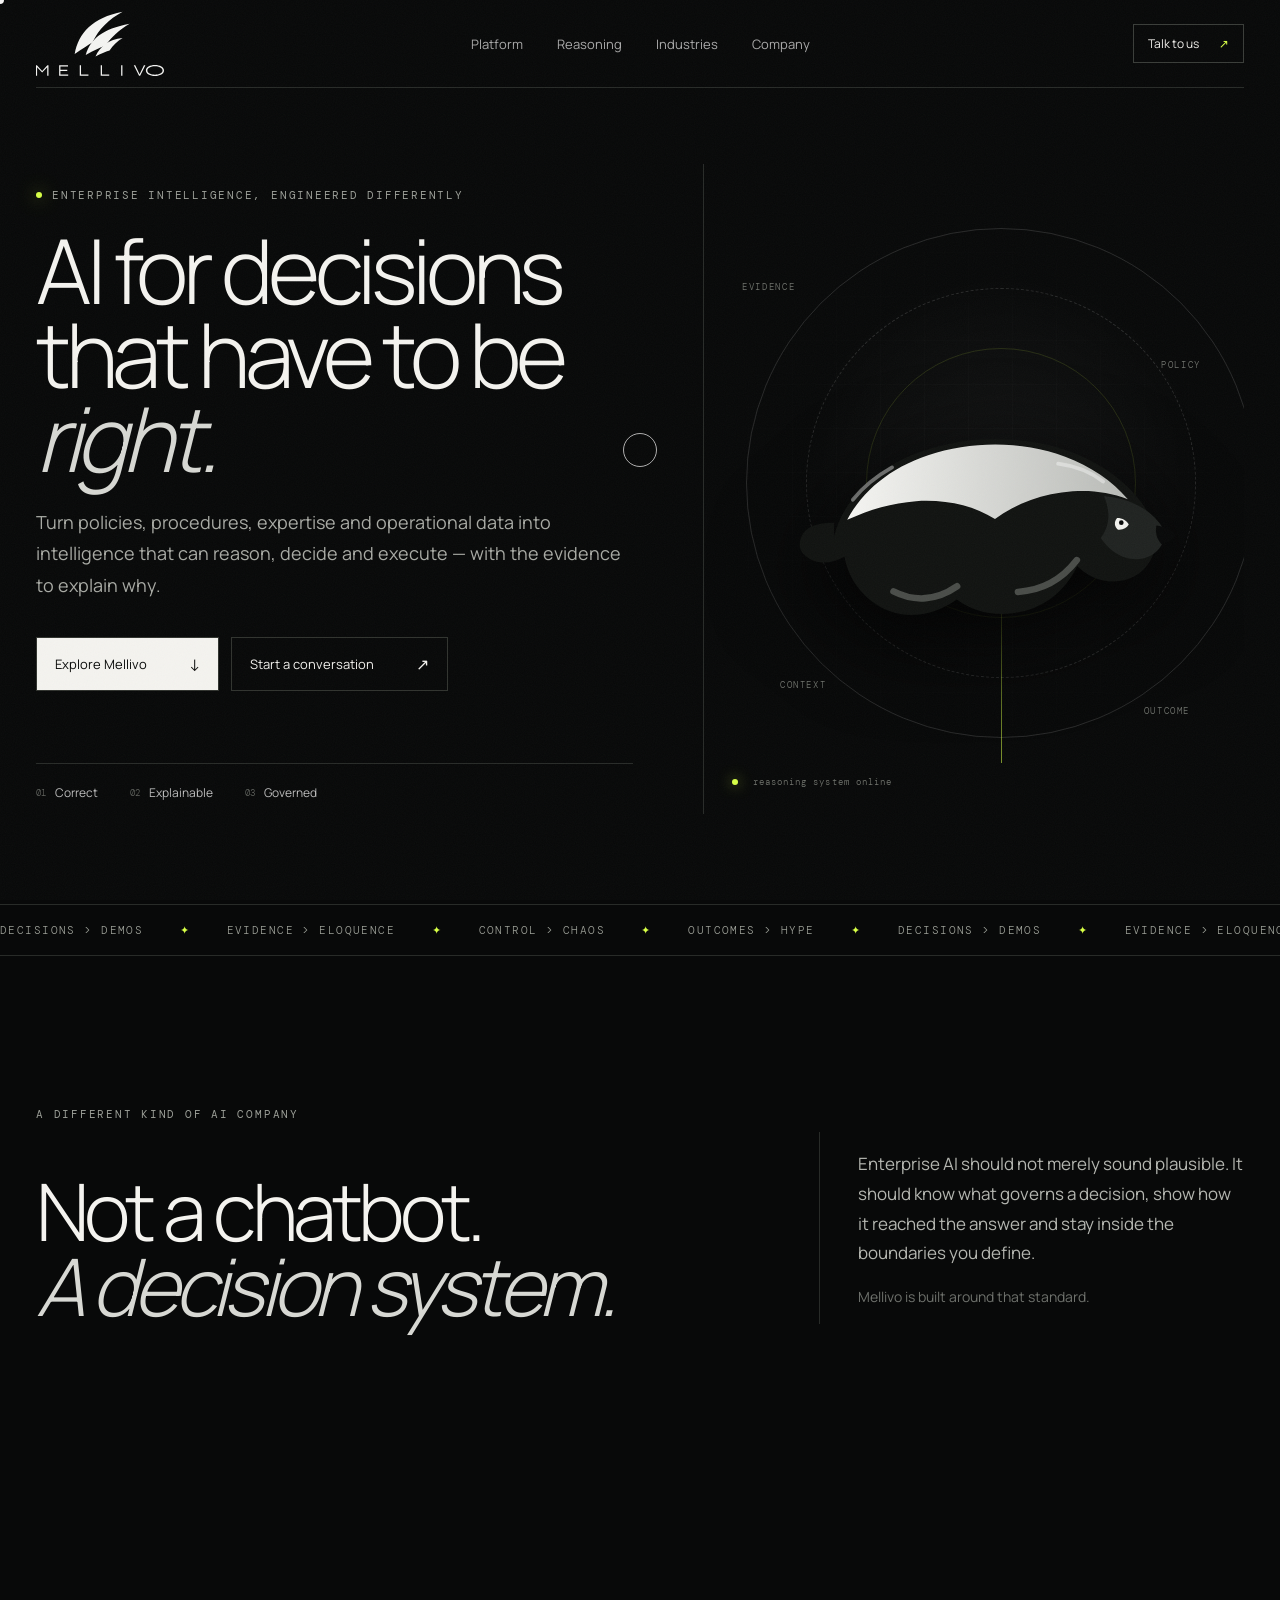
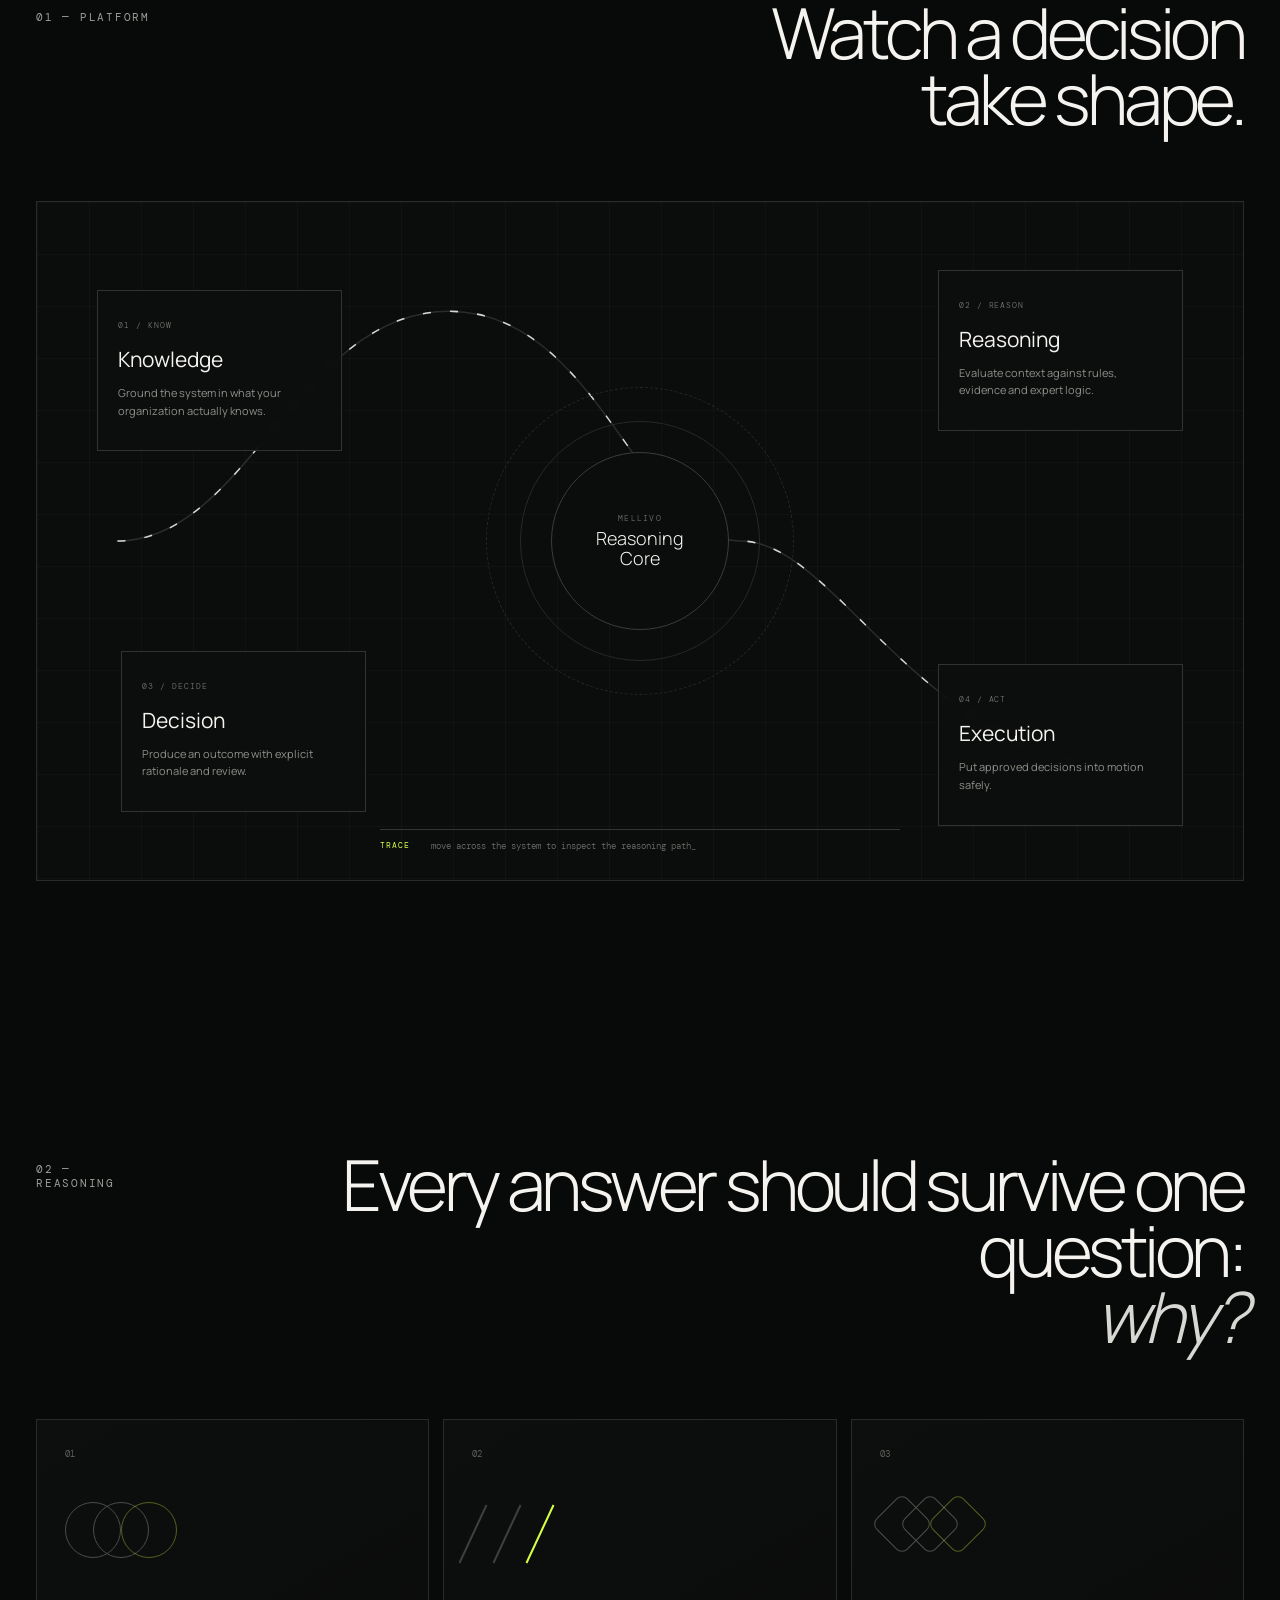
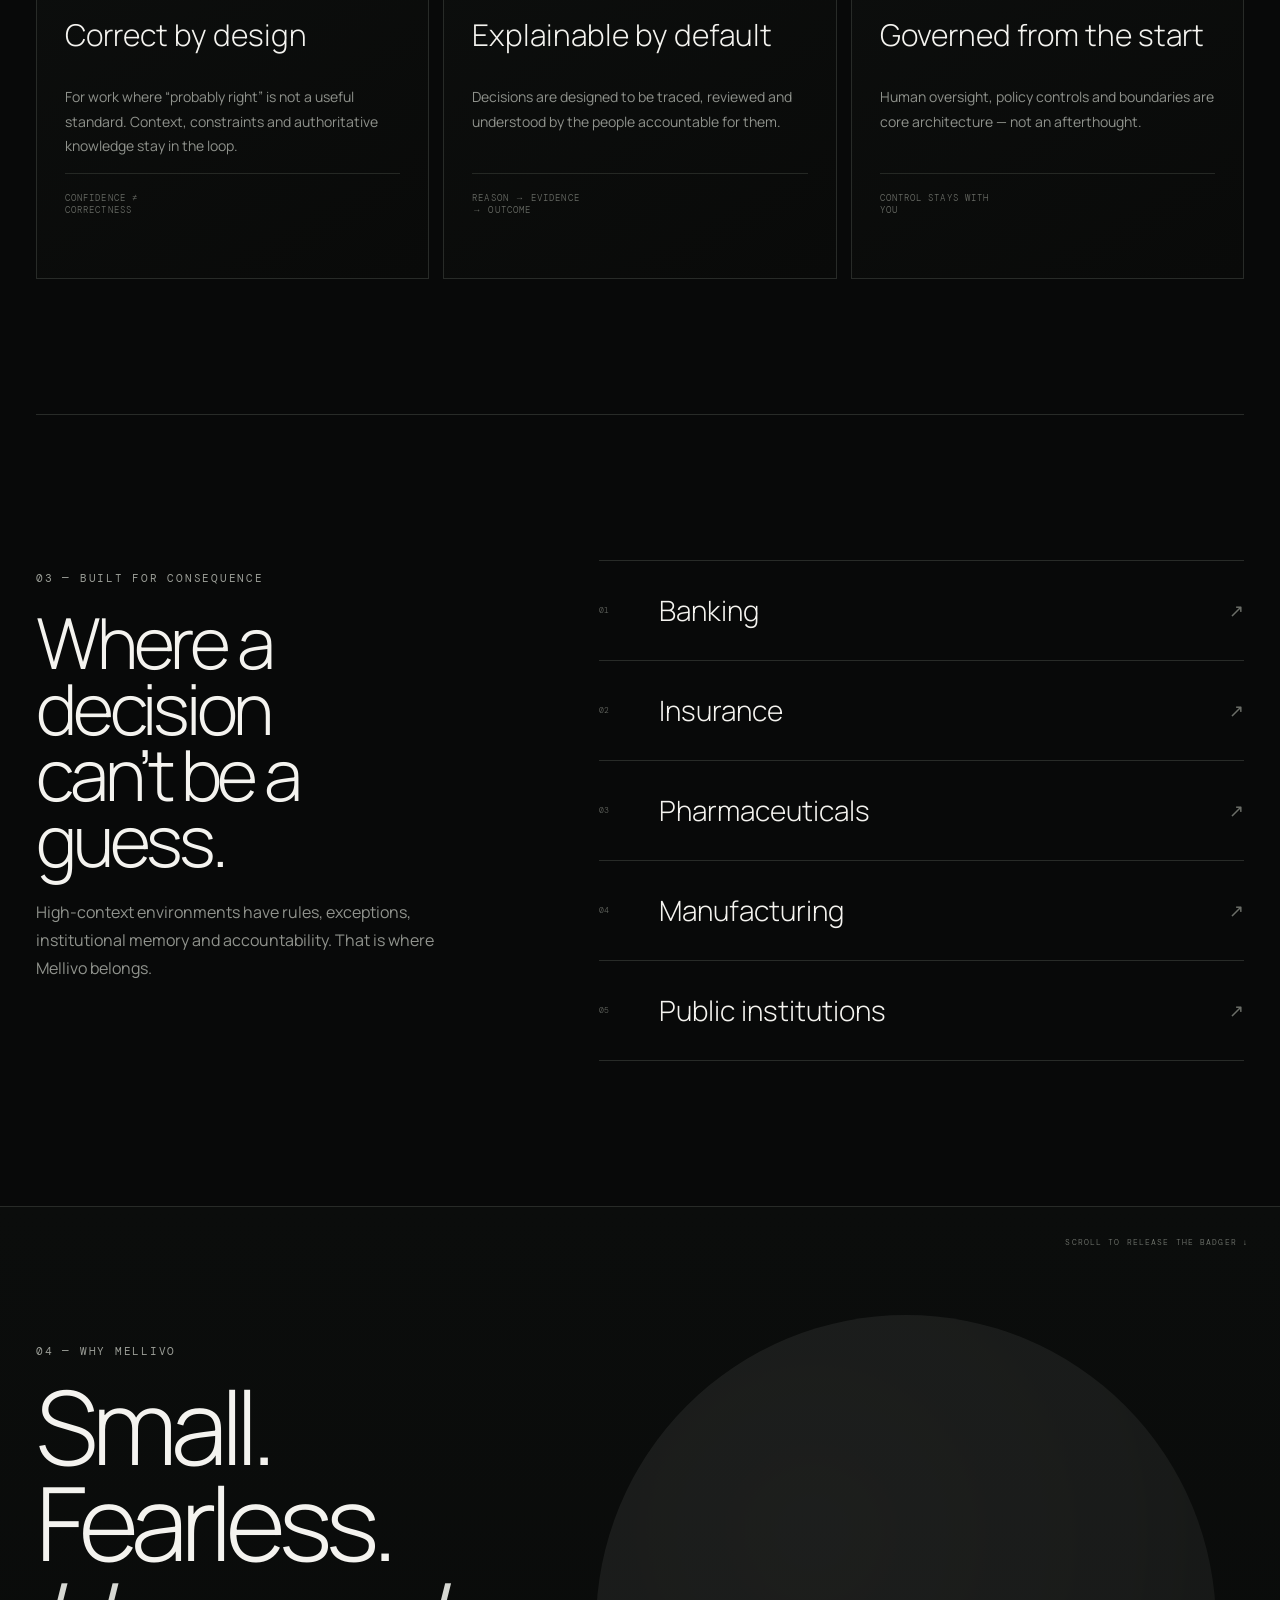
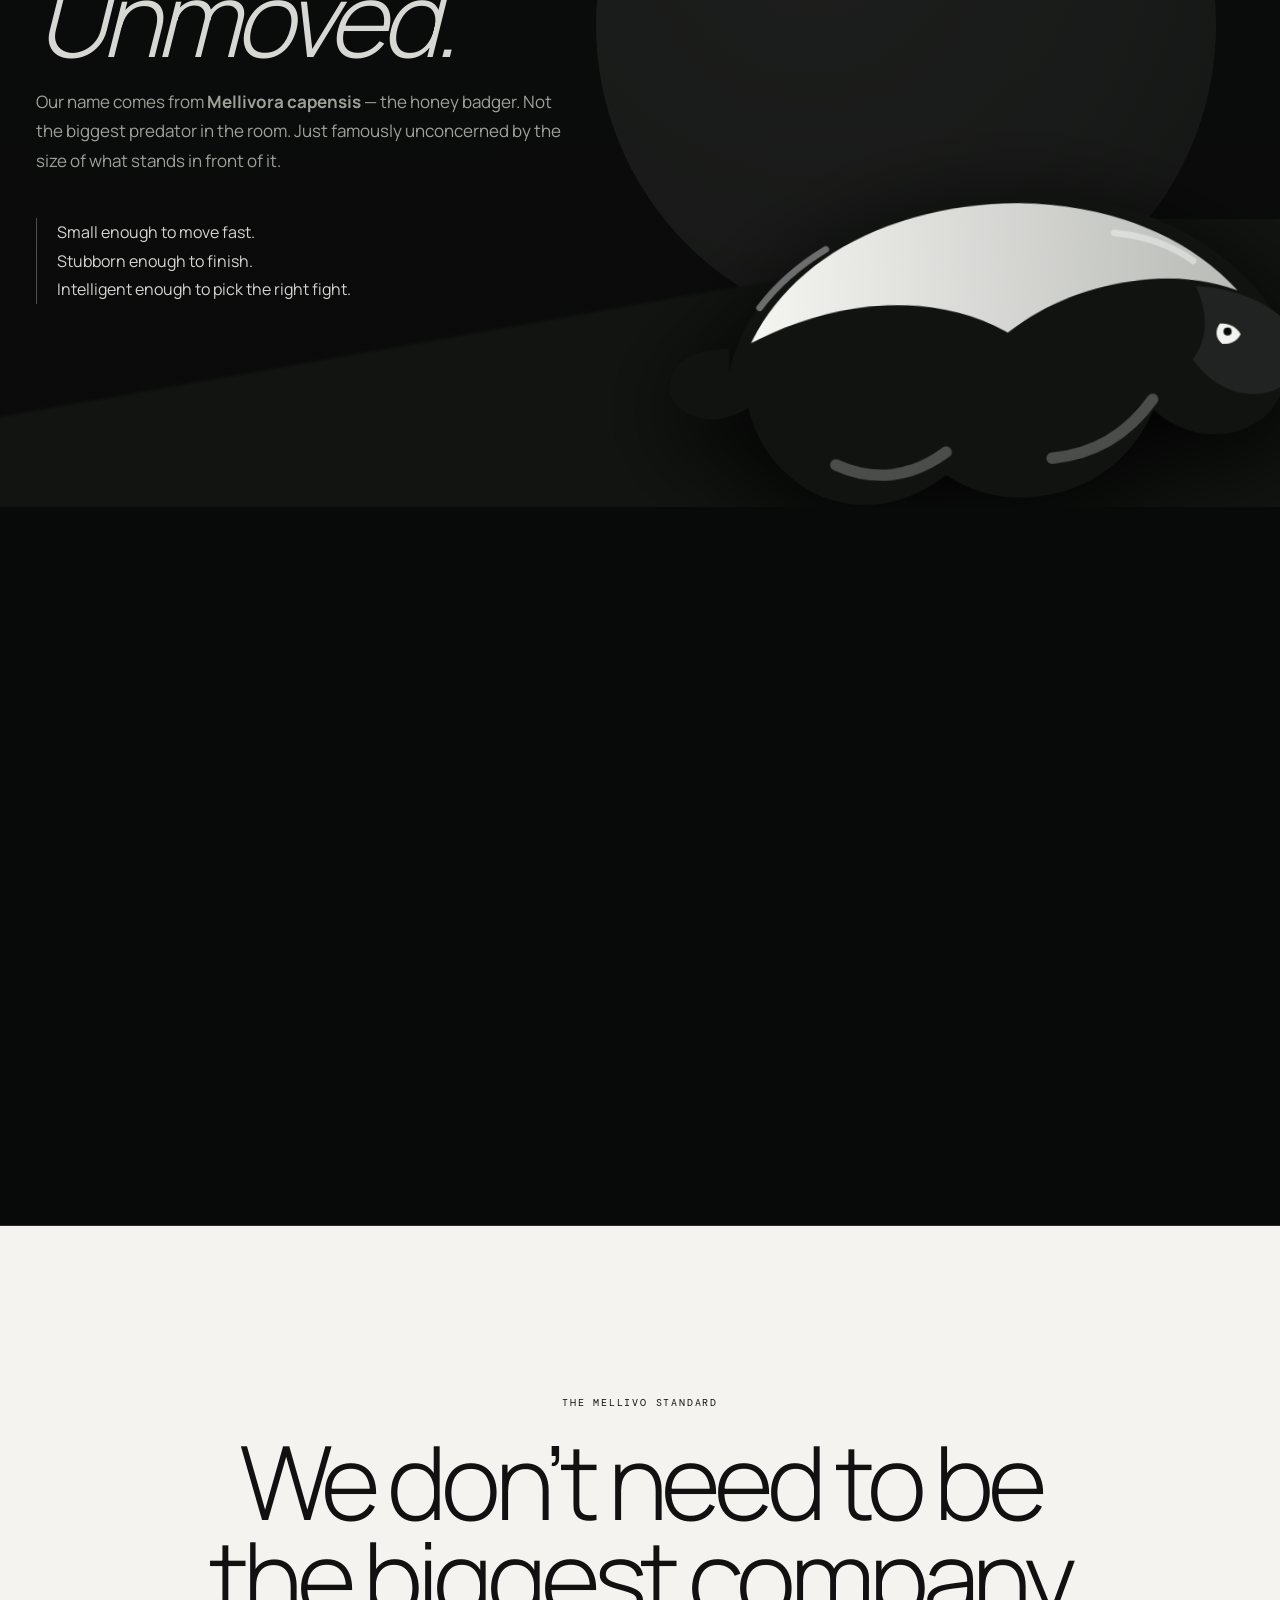
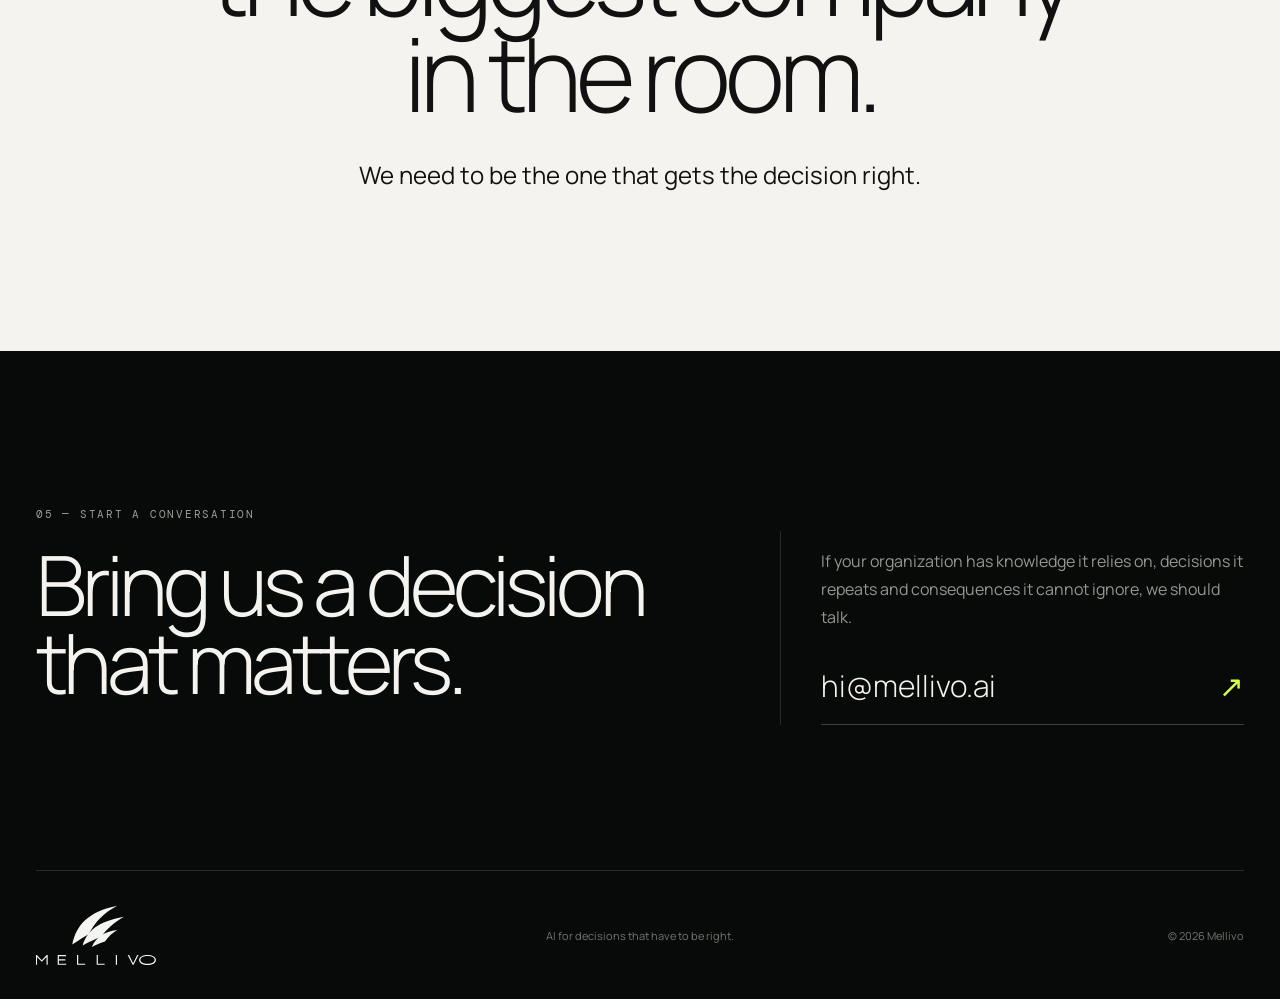
==== commit cdf0c177: "Make immersive Mellivo experience the homepage" ====
--- a/index.html
+++ b/index.html
@@ -1,41 +1 @@
-<!doctype html>
-<html lang="en">
-<head>
-  <meta charset="utf-8" />
-  <meta name="viewport" content="width=device-width,initial-scale=1" />
-  <meta name="theme-color" content="#070807" />
-  <title>Mellivo — AI for decisions that have to be right.</title>
-  <meta name="description" content="Mellivo turns organizational knowledge into governed, explainable intelligence for decisions that have to be right." />
-  <link rel="preconnect" href="https://fonts.googleapis.com" />
-  <link rel="preconnect" href="https://fonts.gstatic.com" crossorigin />
-  <link href="https://fonts.googleapis.com/css2?family=DM+Mono:wght@300;400;500&family=Manrope:wght@300;400;500;600&display=swap" rel="stylesheet" />
-  <link rel="stylesheet" href="styles.css" />
-</head>
-<body>
-  <div class="grain" aria-hidden="true"></div>
-  <div class="cursor-glow" aria-hidden="true"></div>
-
-  <header class="site-header">
-    <a class="header-logo" href="#top" aria-label="Mellivo home"><img src="[data-uri]" alt="Mellivo" /></a>
-    <nav class="nav-links" aria-label="Primary navigation"><a href="#platform">Platform</a><a href="#reasoning">Reasoning</a><a href="#industries">Industries</a><a href="#company">Company</a></nav>
-    <a class="micro-cta magnetic" href="mailto:hi@mellivo.ai"><span>Talk to us</span><i>↗</i></a>
-  </header>
-
-  <main id="top">
-    <section class="hero section-shell">
-      <div class="hero-copy reveal"><div class="eyebrow"><span class="dot"></span> Enterprise intelligence, engineered differently</div><h1>AI for decisions<br />that have to be <em>right.</em></h1><p class="hero-sub">Turn the knowledge your organization already holds — policies, procedures, expertise and operational data — into intelligence that can reason, decide and execute.</p><div class="hero-actions"><a class="btn btn-light magnetic" href="#platform"><span>Explore Mellivo</span><i>↓</i></a><a class="btn btn-ghost magnetic" href="mailto:hi@mellivo.ai"><span>Start a conversation</span><i>↗</i></a></div><div class="hero-proof"><div><small>01</small><span>Correct</span></div><div><small>02</small><span>Explainable</span></div><div><small>03</small><span>Governed</span></div></div></div>
-      <div class="hero-visual reveal" id="brandField"><div class="field-grid"></div><div class="orbit orbit-a"></div><div class="orbit orbit-b"></div><div class="orbit orbit-c"></div><div class="brand-halo"></div><div class="brand-card" id="brandCard"><div style="font:300 52px Manrope,sans-serif;letter-spacing:.45em;text-align:center;padding-left:.45em">MELLIVO</div><div class="brand-caption"><span>mellivora capensis</span><b>SMALL. PRECISE. UNMOVED.</b></div></div><div class="field-note note-a">reason</div><div class="field-note note-b">trace</div><div class="field-note note-c">decide</div></div>
-    </section>
-
-    <section class="statement section-shell reveal"><p class="overline">A different kind of AI company</p><div class="statement-grid"><h2>Not a chatbot.<br />A decision system.</h2><div><p>Enterprise AI should not merely sound plausible. It should know what governs a decision, show how it reached the answer and stay inside the boundaries you define.</p><p class="muted">Mellivo is designed around that standard.</p></div></div></section>
-    <section class="platform section-shell" id="platform"><div class="section-heading reveal"><p class="overline">01 — Platform</p><h2>From fragmented knowledge<br />to executable intelligence.</h2></div><div class="decision-stage reveal" id="decisionStage"><svg class="trace-lines" viewBox="0 0 1200 560" preserveAspectRatio="none"><path class="trace-base" d="M120 280 C260 280 290 100 430 100 S610 280 700 280 S870 460 1010 460" /><path class="trace-live" d="M120 280 C260 280 290 100 430 100 S610 280 700 280 S870 460 1010 460" /></svg><div class="decision-core"><span class="core-ring ring-1"></span><span class="core-ring ring-2"></span><span class="core-ring ring-3"></span><div><small>MELLIVO</small><b>Reasoning<br />Core</b></div></div><article class="decision-node node-knowledge" data-step="1"><small>01 / KNOW</small><h3>Knowledge</h3><p>Policies, procedures, expert judgment and operational context.</p><span class="node-pulse"></span></article><article class="decision-node node-reason" data-step="2"><small>02 / REASON</small><h3>Reasoning</h3><p>Context is evaluated against the rules and evidence that matter.</p><span class="node-pulse"></span></article><article class="decision-node node-decide" data-step="3"><small>03 / DECIDE</small><h3>Decision</h3><p>A governed outcome with an explicit rationale and review path.</p><span class="node-pulse"></span></article><article class="decision-node node-act" data-step="4"><small>04 / ACT</small><h3>Execution</h3><p>Put the decision into motion through your existing workflows.</p><span class="node-pulse"></span></article><div class="trace-console" id="traceConsole"><span>TRACE</span><code>hover a stage to inspect the decision path_</code></div></div></section>
-    <section class="reasoning section-shell" id="reasoning"><div class="section-heading reveal"><p class="overline">02 — Reasoning</p><h2>Every answer should<br />survive the question: <em>why?</em></h2></div><div class="feature-grid"><article class="feature-card reveal tilt-card"><span>01</span><h3>Correct by design</h3><p>For work where “probably right” is not a useful standard. Context, constraints and authoritative knowledge stay in the loop.</p><footer>Confidence ≠ correctness</footer></article><article class="feature-card reveal tilt-card"><span>02</span><h3>Explainable by default</h3><p>Decisions are designed to be traced, reviewed and understood by the people accountable for them.</p><footer>Reason → evidence → outcome</footer></article><article class="feature-card reveal tilt-card"><span>03</span><h3>Governed from the start</h3><p>Human oversight, policy controls and boundaries are treated as core architecture — not an afterthought.</p><footer>Control stays with you</footer></article></div></section>
-    <section class="industries section-shell" id="industries"><div class="industry-copy reveal"><p class="overline">03 — Built for consequence</p><h2>Where a decision<br />can’t be a guess.</h2><p>High-context environments have rules, exceptions, institutional memory and accountability. That is exactly where Mellivo belongs.</p></div><div class="industry-list reveal"><a href="mailto:hi@mellivo.ai?subject=Mellivo%20for%20Banking"><span>01</span><b>Banking</b><i>↗</i></a><a href="mailto:hi@mellivo.ai?subject=Mellivo%20for%20Insurance"><span>02</span><b>Insurance</b><i>↗</i></a><a href="mailto:hi@mellivo.ai?subject=Mellivo%20for%20Pharmaceuticals"><span>03</span><b>Pharmaceuticals</b><i>↗</i></a><a href="mailto:hi@mellivo.ai?subject=Mellivo%20for%20Manufacturing"><span>04</span><b>Manufacturing</b><i>↗</i></a><a href="mailto:hi@mellivo.ai?subject=Mellivo%20for%20Public%20Institutions"><span>05</span><b>Public institutions</b><i>↗</i></a></div></section>
-    <section class="badger-section" id="company"><div class="badger-stage" id="badgerStage"><div class="badger-line"></div><div class="badger-real"></div><div class="reveal-lens"></div><div class="badger-copy section-shell"><p class="overline">04 — Why Mellivo</p><h2>We chose the<br />honey badger<br />for a reason.</h2><p>It is not the biggest predator in the room. It simply behaves as if size is irrelevant.</p><p class="badger-manifesto">Small enough to move fast.<br />Stubborn enough to finish.<br />Intelligent enough to pick the right fight.</p></div><div class="hover-hint">MOVE TO REVEAL <span>↗</span></div></div></section>
-    <section class="principles section-shell"><p class="overline reveal">The Mellivo standard</p><div class="principle-marquee reveal"><div class="marquee-track"><span>DECISIONS &gt; DEMOS</span><i>✦</i><span>EVIDENCE &gt; ELOQUENCE</span><i>✦</i><span>CONTROL &gt; CHAOS</span><i>✦</i><span>OUTCOMES &gt; HYPE</span><i>✦</i><span>DECISIONS &gt; DEMOS</span><i>✦</i><span>EVIDENCE &gt; ELOQUENCE</span><i>✦</i></div></div></section>
-    <section class="contact section-shell reveal"><div><p class="overline">05 — Start a conversation</p><h2>Bring us a decision<br />that matters.</h2></div><div class="contact-panel"><p>If your organization has knowledge it relies on, decisions it repeats and consequences it cannot ignore, we should talk.</p><a href="mailto:hi@mellivo.ai" class="email-link magnetic"><span>hi@mellivo.ai</span><i>↗</i></a></div></section>
-  </main>
-  <footer class="site-footer section-shell"><div style="font:300 20px Manrope,sans-serif;letter-spacing:.45em">MELLIVO</div><p>AI for decisions that have to be right.</p><span>© 2026 Mellivo</span></footer>
-  <script src="app.js"></script>
-</body>
-</html>+<!doctype html><html><head><meta charset="utf-8"><meta name="viewport" content="width=device-width,initial-scale=1"><meta http-equiv="refresh" content="0; url=enhanced.html"><title>Mellivo</title><script>location.replace('enhanced.html');</script></head><body style="background:#080909;color:#f4f3ef;font-family:system-ui;padding:24px">Loading Mellivo…</body></html>
